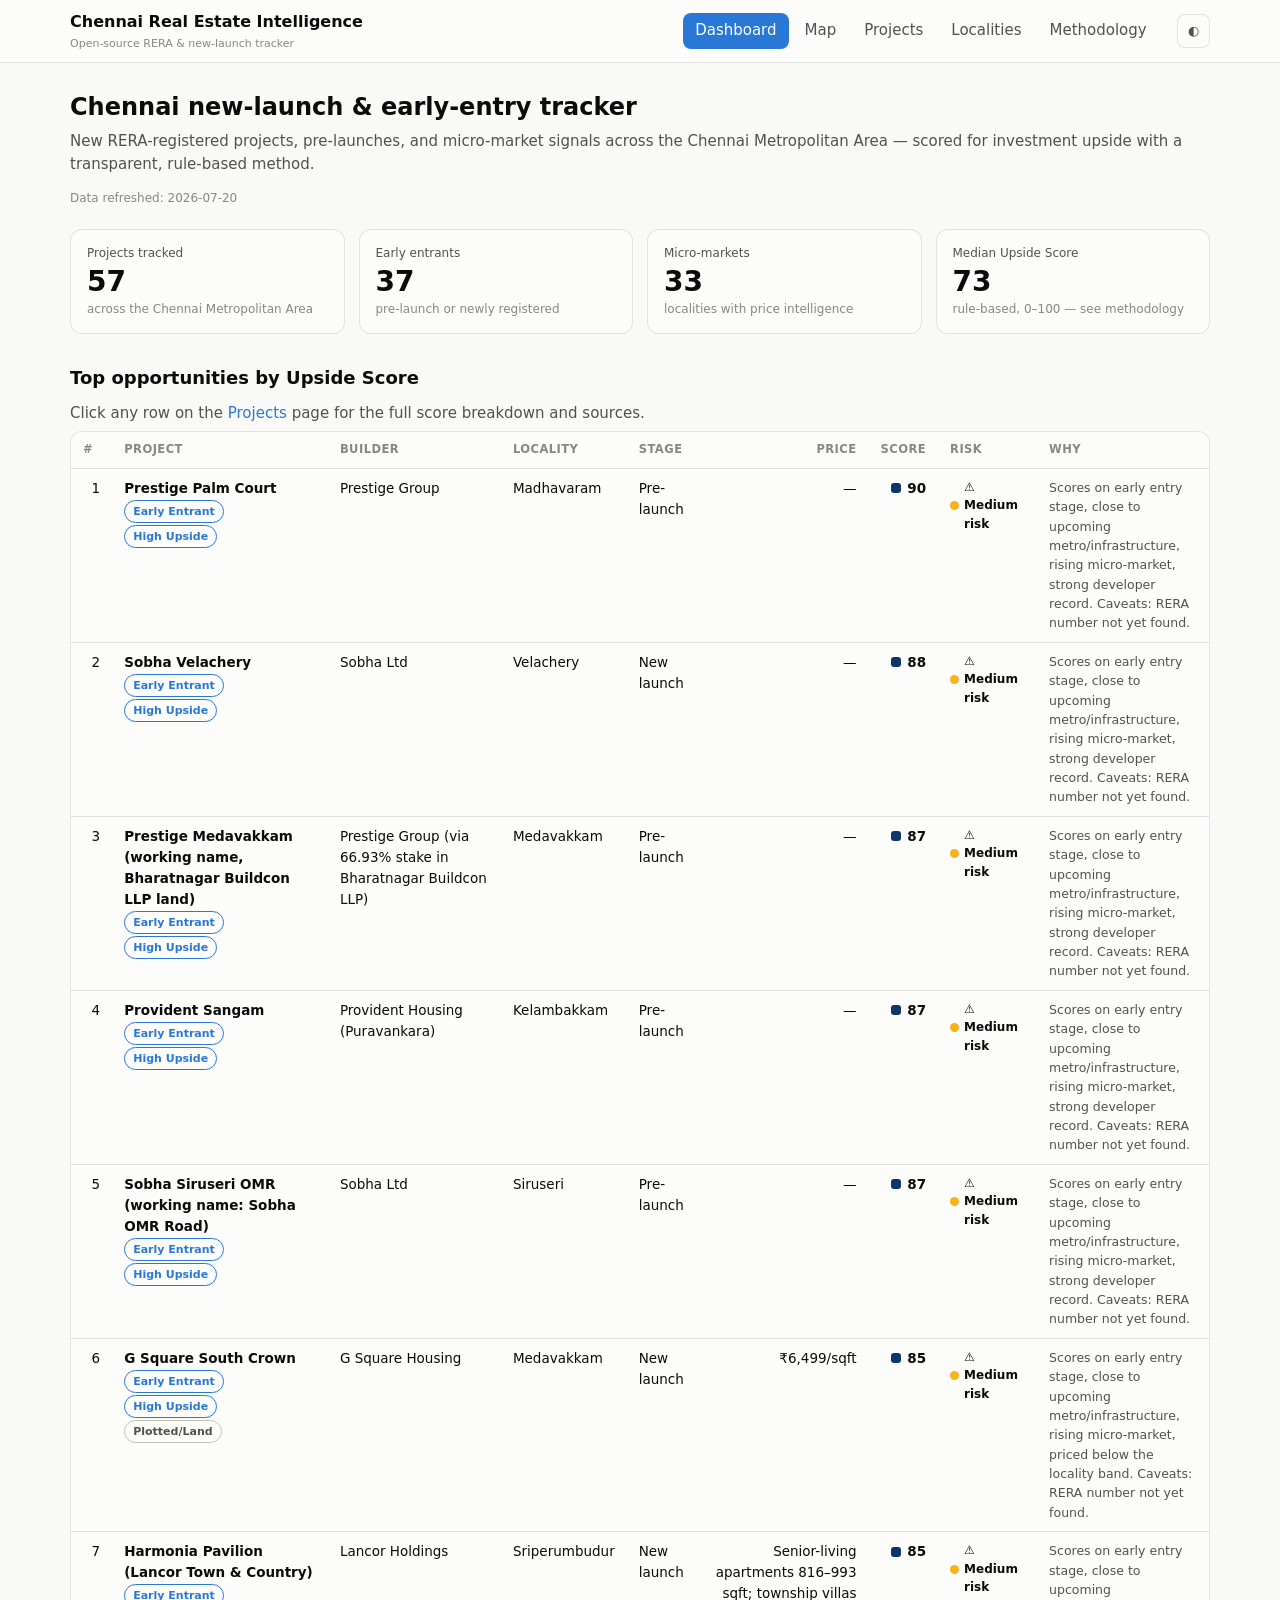
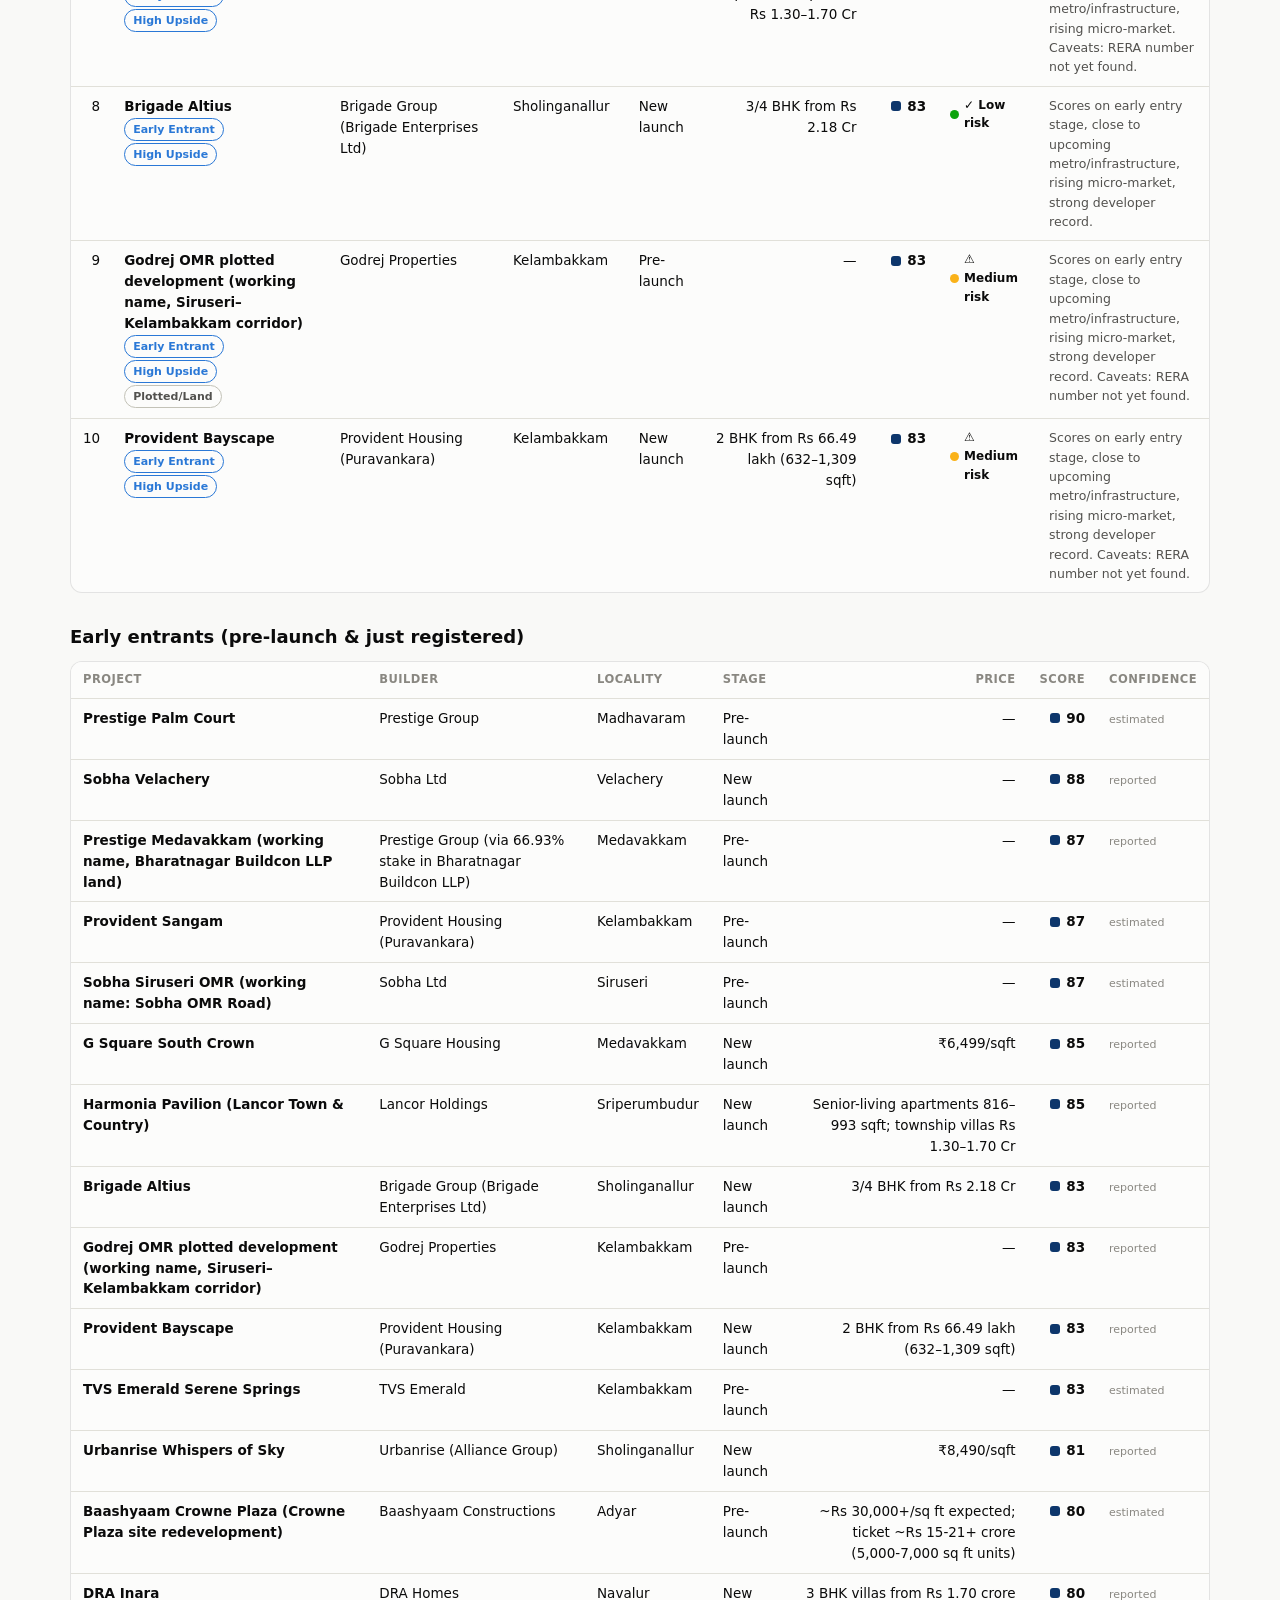
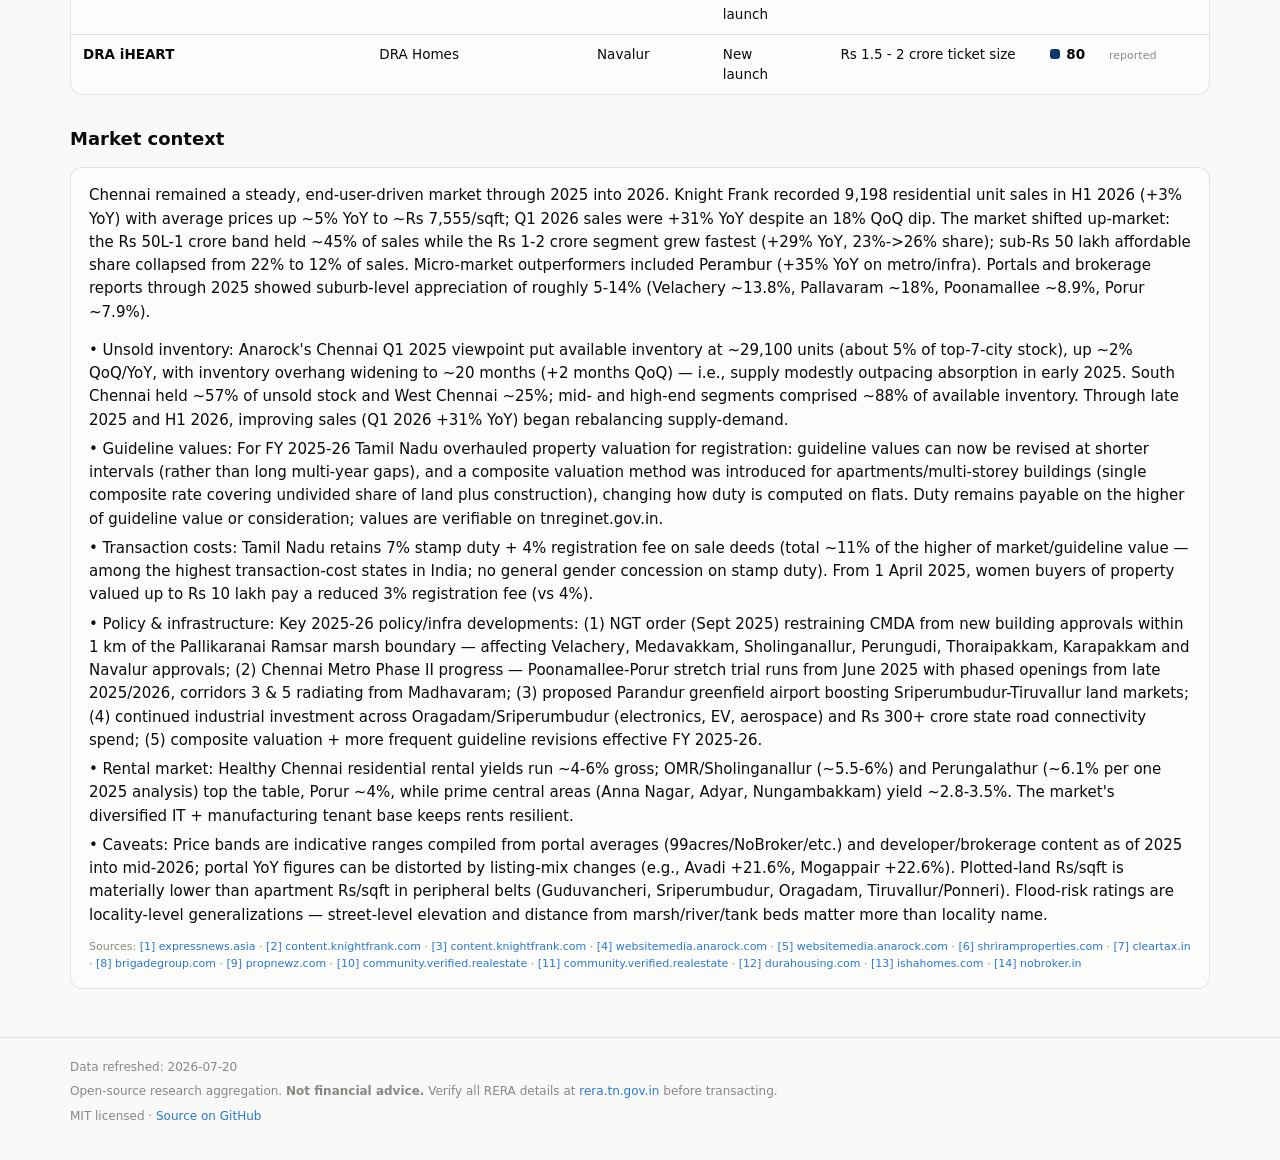
==== docs/index.html @ 8a758a02 "Build Chennai Real Estate Intelligence site with initial data - 57 researched projects (RERA registr" ====
<!DOCTYPE html>
<html lang="en">
<head>
<meta charset="utf-8">
<meta name="viewport" content="width=device-width, initial-scale=1">
<link rel="icon" href="data:image/svg+xml,<svg xmlns=%22http://www.w3.org/2000/svg%22 viewBox=%220 0 100 100%22><text y=%22.9em%22 font-size=%2290%22>🏙️</text></svg>">
<title>Chennai Real Estate Intelligence</title>
<meta name="description" content="Open-source tracker of new RERA-registered projects, launches, and early-entry real estate opportunities in Chennai.">
<link rel="stylesheet" href="assets/style.css">
</head>
<body>
<header class="site"><div class="wrap">
  <div class="brand">Chennai Real Estate Intelligence<small>Open-source RERA &amp; new-launch tracker</small></div>
  <nav class="main">
    <a href="index.html" class="active">Dashboard</a>
    <a href="map.html">Map</a>
    <a href="projects.html">Projects</a>
    <a href="localities.html">Localities</a>
    <a href="methodology.html">Methodology</a>
  </nav>
  <button class="theme-toggle" title="Toggle light/dark">◐</button>
</div></header>

<main class="wrap">
  <h1>Chennai new-launch &amp; early-entry tracker</h1>
  <p class="sub">New RERA-registered projects, pre-launches, and micro-market signals across the Chennai Metropolitan Area — scored for investment upside with a transparent, rule-based method.</p>
  <p class="refreshed"></p>

  <div class="tiles" id="tiles"></div>

  <h2>Top opportunities by Upside Score</h2>
  <p class="sub">Click any row on the <a href="projects.html">Projects</a> page for the full score breakdown and sources.</p>
  <div class="table-scroll"><table id="topTable">
    <thead><tr>
      <th>#</th><th>Project</th><th>Builder</th><th>Locality</th><th>Stage</th>
      <th class="num">Price</th><th class="num">Score</th><th>Risk</th><th>Why</th>
    </tr></thead>
    <tbody></tbody>
  </table></div>

  <h2>Early entrants (pre-launch &amp; just registered)</h2>
  <div class="table-scroll"><table id="earlyTable">
    <thead><tr>
      <th>Project</th><th>Builder</th><th>Locality</th><th>Stage</th>
      <th class="num">Price</th><th class="num">Score</th><th>Confidence</th>
    </tr></thead>
    <tbody></tbody>
  </table></div>

  <h2>Market context</h2>
  <div class="card" id="marketContext"></div>
</main>

<footer class="site"><div class="wrap">
  <span class="refreshed"></span>
  <span>Open-source research aggregation. <strong>Not financial advice.</strong> Verify all RERA details at <a href="https://rera.tn.gov.in" target="_blank" rel="noopener">rera.tn.gov.in</a> before transacting.</span>
  <span>MIT licensed · <a href="https://github.com/SnuggieMsk/rstate" target="_blank" rel="noopener">Source on GitHub</a></span>
</div></footer>

<script src="assets/app.js"></script>
<script>
CRI.initTheme();
CRI.loadAll().then(({ projects, localities, meta }) => {
  CRI.setRefreshed(meta);
  const active = projects.filter(p => p.status !== 'withdrawn');
  const early = active.filter(p => (p.tags || []).includes('Early Entrant'));
  const yearAgoQ = meta.new_this_refresh != null ? meta.new_this_refresh : null;
  const scored = active.filter(p => p.upside_score != null);
  const sortedScores = scored.map(p => p.upside_score).sort((a, b) => a - b);
  const avg = sortedScores.length ? sortedScores[Math.floor(sortedScores.length / 2)] : null;

  document.getElementById('tiles').innerHTML = [
    ['Projects tracked', active.length, 'across the Chennai Metropolitan Area'],
    ['Early entrants', early.length, 'pre-launch or newly registered'],
    ['Micro-markets', localities.length, 'localities with price intelligence'],
    ['Median Upside Score', avg == null ? '—' : avg, 'rule-based, 0–100 — see methodology'],
  ].map(([k, v, s]) => `<div class="tile"><div class="k">${k}</div><div class="v">${v}</div><div class="s">${s}</div></div>`).join('');

  const top = [...scored].sort((a, b) => b.upside_score - a.upside_score).slice(0, 10);
  document.querySelector('#topTable tbody').innerHTML = top.map((p, i) =>
    `<tr><td class="num">${i + 1}</td>
     <td><strong>${p.name}</strong><br>${CRI.tagsHTML(p.tags)}</td>
     <td>${p.promoter || '—'}</td><td>${p.locality}</td><td>${CRI.stageLabel(p.stage)}</td>
     <td class="num">${CRI.priceHTML(p)}</td>
     <td class="num">${CRI.scoreHTML(p.upside_score)}</td>
     <td>${CRI.riskHTML(p.risk)}</td>
     <td style="max-width:260px;font-size:12.5px;color:var(--text-secondary)">${p.score_rationale || ''}</td></tr>`
  ).join('');

  const earlySorted = [...early].sort((a, b) => (b.upside_score || 0) - (a.upside_score || 0)).slice(0, 15);
  document.querySelector('#earlyTable tbody').innerHTML = earlySorted.map(p =>
    `<tr><td><strong>${p.name}</strong></td><td>${p.promoter || '—'}</td><td>${p.locality}</td>
     <td>${CRI.stageLabel(p.stage)}</td><td class="num">${CRI.priceHTML(p)}</td>
     <td class="num">${CRI.scoreHTML(p.upside_score)}</td><td>${CRI.confHTML(p.data_confidence)}</td></tr>`
  ).join('');

  const mc = meta.market_context || {};
  document.getElementById('marketContext').innerHTML =
    (mc.summary ? `<p style="margin-top:0">${mc.summary}</p>` : '') +
    (mc.points || []).map(pt => `<p style="margin:6px 0">• ${pt}</p>`).join('') +
    (mc.sources && mc.sources.length ? `<p class="conf" style="margin-bottom:0">Sources: ${CRI.sourcesHTML(mc.sources)}</p>` : '');
}).catch(e => {
  document.getElementById('tiles').innerHTML = '<div class="card">Could not load data files: ' + e.message + '</div>';
});
</script>
</body>
</html>
---- docs/assets/style.css ----
/* Chennai Real Estate Intelligence — shared styles */
:root {
  color-scheme: light;
  --page: #f9f9f7;
  --surface-1: #fcfcfb;
  --text-primary: #0b0b0b;
  --text-secondary: #52514e;
  --text-muted: #898781;
  --grid: #e1e0d9;
  --baseline: #c3c2b7;
  --border: rgba(11, 11, 11, 0.10);
  --accent: #2a78d6;
  --accent-strong: #1c5cab;
  /* Upside Score ordinal ramp (sequential blue, steps 250/400/550/700) */
  --score-1: #86b6ef;
  --score-2: #3987e5;
  --score-3: #1c5cab;
  --score-4: #0d366b;
  /* Status (risk) — reserved, never themed */
  --status-good: #0ca30c;
  --status-warning: #fab219;
  --status-serious: #ec835a;
  --status-critical: #d03b3b;
  --success-text: #006300;
}
@media (prefers-color-scheme: dark) {
  :root:where(:not([data-theme="light"])) {
    color-scheme: dark;
    --page: #0d0d0d;
    --surface-1: #1a1a19;
    --text-primary: #ffffff;
    --text-secondary: #c3c2b7;
    --text-muted: #898781;
    --grid: #2c2c2a;
    --baseline: #383835;
    --border: rgba(255, 255, 255, 0.10);
    --accent: #3987e5;
    --accent-strong: #86b6ef;
    --score-1: #86b6ef;
    --score-2: #3987e5;
    --score-3: #256abf;
    --score-4: #184f95;
    --success-text: #0ca30c;
  }
}
:root[data-theme="dark"] {
  color-scheme: dark;
  --page: #0d0d0d;
  --surface-1: #1a1a19;
  --text-primary: #ffffff;
  --text-secondary: #c3c2b7;
  --text-muted: #898781;
  --grid: #2c2c2a;
  --baseline: #383835;
  --border: rgba(255, 255, 255, 0.10);
  --accent: #3987e5;
  --accent-strong: #86b6ef;
  --score-1: #86b6ef;
  --score-2: #3987e5;
  --score-3: #256abf;
  --score-4: #184f95;
  --success-text: #0ca30c;
}

* { box-sizing: border-box; }
html, body { margin: 0; padding: 0; }
body {
  background: var(--page);
  color: var(--text-primary);
  font-family: system-ui, -apple-system, "Segoe UI", sans-serif;
  font-size: 15px;
  line-height: 1.55;
}
a { color: var(--accent); text-decoration: none; }
a:hover { text-decoration: underline; }

.wrap { max-width: 1180px; margin: 0 auto; padding: 0 20px; }

/* Header / nav */
header.site {
  border-bottom: 1px solid var(--border);
  background: var(--surface-1);
  position: sticky; top: 0; z-index: 1100;
}
header.site .wrap {
  display: flex; align-items: center; gap: 18px; flex-wrap: wrap;
  padding-top: 10px; padding-bottom: 10px;
}
.brand { font-weight: 700; font-size: 16px; color: var(--text-primary); }
.brand small { display: block; font-weight: 400; font-size: 11px; color: var(--text-muted); }
nav.main { display: flex; gap: 4px; flex-wrap: wrap; margin-left: auto; }
nav.main a {
  padding: 6px 12px; border-radius: 8px; color: var(--text-secondary); font-weight: 500;
}
nav.main a:hover { background: var(--page); text-decoration: none; color: var(--text-primary); }
nav.main a.active { background: var(--accent); color: #fff; }
.theme-toggle {
  border: 1px solid var(--border); background: var(--surface-1); color: var(--text-secondary);
  border-radius: 8px; padding: 6px 10px; cursor: pointer; font: inherit; font-size: 13px;
}

.refreshed { font-size: 12px; color: var(--text-muted); }

/* Stat tiles */
.tiles { display: grid; grid-template-columns: repeat(auto-fit, minmax(170px, 1fr)); gap: 14px; margin: 22px 0; }
.tile {
  background: var(--surface-1); border: 1px solid var(--border); border-radius: 12px;
  padding: 14px 16px;
}
.tile .k { font-size: 12px; color: var(--text-secondary); }
.tile .v { font-size: 28px; font-weight: 700; line-height: 1.2; margin-top: 2px; }
.tile .s { font-size: 12px; color: var(--text-muted); margin-top: 2px; }

h1 { font-size: 24px; margin: 26px 0 4px; }
h2 { font-size: 18px; margin: 30px 0 10px; }
.sub { color: var(--text-secondary); margin: 0 0 6px; }

/* Cards & sections */
.card {
  background: var(--surface-1); border: 1px solid var(--border); border-radius: 12px;
  padding: 16px 18px; margin: 14px 0;
}

/* Filters */
.filters { display: flex; gap: 10px; flex-wrap: wrap; align-items: center; margin: 14px 0; }
.filters select, .filters input[type="search"] {
  background: var(--surface-1); color: var(--text-primary); border: 1px solid var(--baseline);
  border-radius: 8px; padding: 7px 10px; font: inherit; font-size: 13px;
}
.filters label { font-size: 12px; color: var(--text-secondary); }
.filters .count { margin-left: auto; font-size: 12px; color: var(--text-muted); }

/* Tables */
.table-scroll { overflow-x: auto; border: 1px solid var(--border); border-radius: 12px; background: var(--surface-1); }
table { border-collapse: collapse; width: 100%; font-size: 13.5px; }
th, td { text-align: left; padding: 9px 12px; border-bottom: 1px solid var(--grid); vertical-align: top; }
th {
  font-size: 11.5px; text-transform: uppercase; letter-spacing: 0.04em;
  color: var(--text-muted); background: var(--surface-1); position: sticky; top: 0;
  cursor: pointer; user-select: none; white-space: nowrap;
}
th .dir { color: var(--accent); }
tr:last-child td { border-bottom: none; }
tbody tr:hover { background: color-mix(in oklab, var(--accent) 6%, transparent); }
td.num, th.num { text-align: right; font-variant-numeric: tabular-nums; }

/* Score pill — colored dot + plain-ink number (text never wears series color) */
.score { display: inline-flex; align-items: center; gap: 6px; font-variant-numeric: tabular-nums; font-weight: 600; }
.score i { width: 10px; height: 10px; border-radius: 3px; display: inline-block; flex: none; }
.score-band-1 i { background: var(--score-1); }
.score-band-2 i { background: var(--score-2); }
.score-band-3 i { background: var(--score-3); }
.score-band-4 i { background: var(--score-4); }

/* Risk badge — icon + label, never color alone */
.risk { display: inline-flex; align-items: center; gap: 5px; font-size: 12px; font-weight: 600; }
.risk i { width: 9px; height: 9px; border-radius: 50%; display: inline-block; flex: none; }
.risk-Low i { background: var(--status-good); }
.risk-Medium i { background: var(--status-warning); }
.risk-High i { background: var(--status-critical); }

/* Tags */
.tag {
  display: inline-block; font-size: 11px; font-weight: 600; padding: 2px 8px;
  border: 1px solid var(--baseline); border-radius: 999px; color: var(--text-secondary);
  margin: 1px 3px 1px 0; white-space: nowrap;
}
.tag.hot { border-color: var(--accent); color: var(--accent); }

.conf { font-size: 11px; color: var(--text-muted); }

/* Score breakdown bars */
.bd { margin: 4px 0; }
.bd .row { display: flex; align-items: center; gap: 8px; font-size: 12px; margin: 3px 0; }
.bd .lbl { width: 150px; color: var(--text-secondary); flex: none; }
.bd .bar { flex: 1; height: 8px; background: var(--grid); border-radius: 4px; overflow: hidden; }
.bd .bar > span { display: block; height: 100%; background: var(--accent); border-radius: 4px; }
.bd .val { width: 34px; text-align: right; font-variant-numeric: tabular-nums; color: var(--text-secondary); }

/* Map page */
#map { position: fixed; inset: 57px 0 0 0; }
.map-legend {
  position: absolute; z-index: 1000; right: 12px; bottom: 24px;
  background: var(--surface-1); border: 1px solid var(--border); border-radius: 10px;
  padding: 10px 12px; font-size: 12px; max-width: 230px;
}
.map-legend .row { display: flex; align-items: center; gap: 7px; margin: 3px 0; }
.map-legend i { width: 12px; height: 12px; border-radius: 50%; display: inline-block; border: 2px solid #fff; box-shadow: 0 0 0 1px rgba(0,0,0,.25); flex: none; }
.map-controls {
  position: absolute; z-index: 1000; left: 12px; top: 70px;
  background: var(--surface-1); border: 1px solid var(--border); border-radius: 10px;
  padding: 10px 12px; font-size: 12.5px;
}
.map-controls label { display: block; margin: 3px 0; cursor: pointer; }
.leaflet-popup-content { font: 13px/1.5 system-ui, -apple-system, "Segoe UI", sans-serif; }
.pop h3 { margin: 0 0 2px; font-size: 14.5px; }
.pop .meta { color: #52514e; font-size: 12px; margin-bottom: 6px; }
.pop table { font-size: 12px; }
.pop td { padding: 2px 6px 2px 0; border: none; }

/* Locality cards */
.loc-grid { display: grid; grid-template-columns: repeat(auto-fill, minmax(320px, 1fr)); gap: 14px; }
.loc-card .tag { white-space: normal; }
.loc-card h3 { margin: 0; font-size: 15.5px; }
.loc-card .price { font-size: 20px; font-weight: 700; margin: 4px 0 2px; font-variant-numeric: tabular-nums; }
.loc-card .trend { font-size: 12px; font-weight: 600; }
.trend-rising-fast, .trend-rising { color: var(--success-text); }
.trend-stable { color: var(--text-secondary); }
.trend-soft { color: var(--status-critical); }

footer.site {
  margin-top: 48px; padding: 20px 0 34px; border-top: 1px solid var(--border);
  font-size: 12px; color: var(--text-muted);
}
footer.site .wrap { display: flex; flex-direction: column; gap: 6px; }

@media (max-width: 640px) {
  .bd .lbl { width: 110px; }
  #map { inset: 96px 0 0 0; }
}
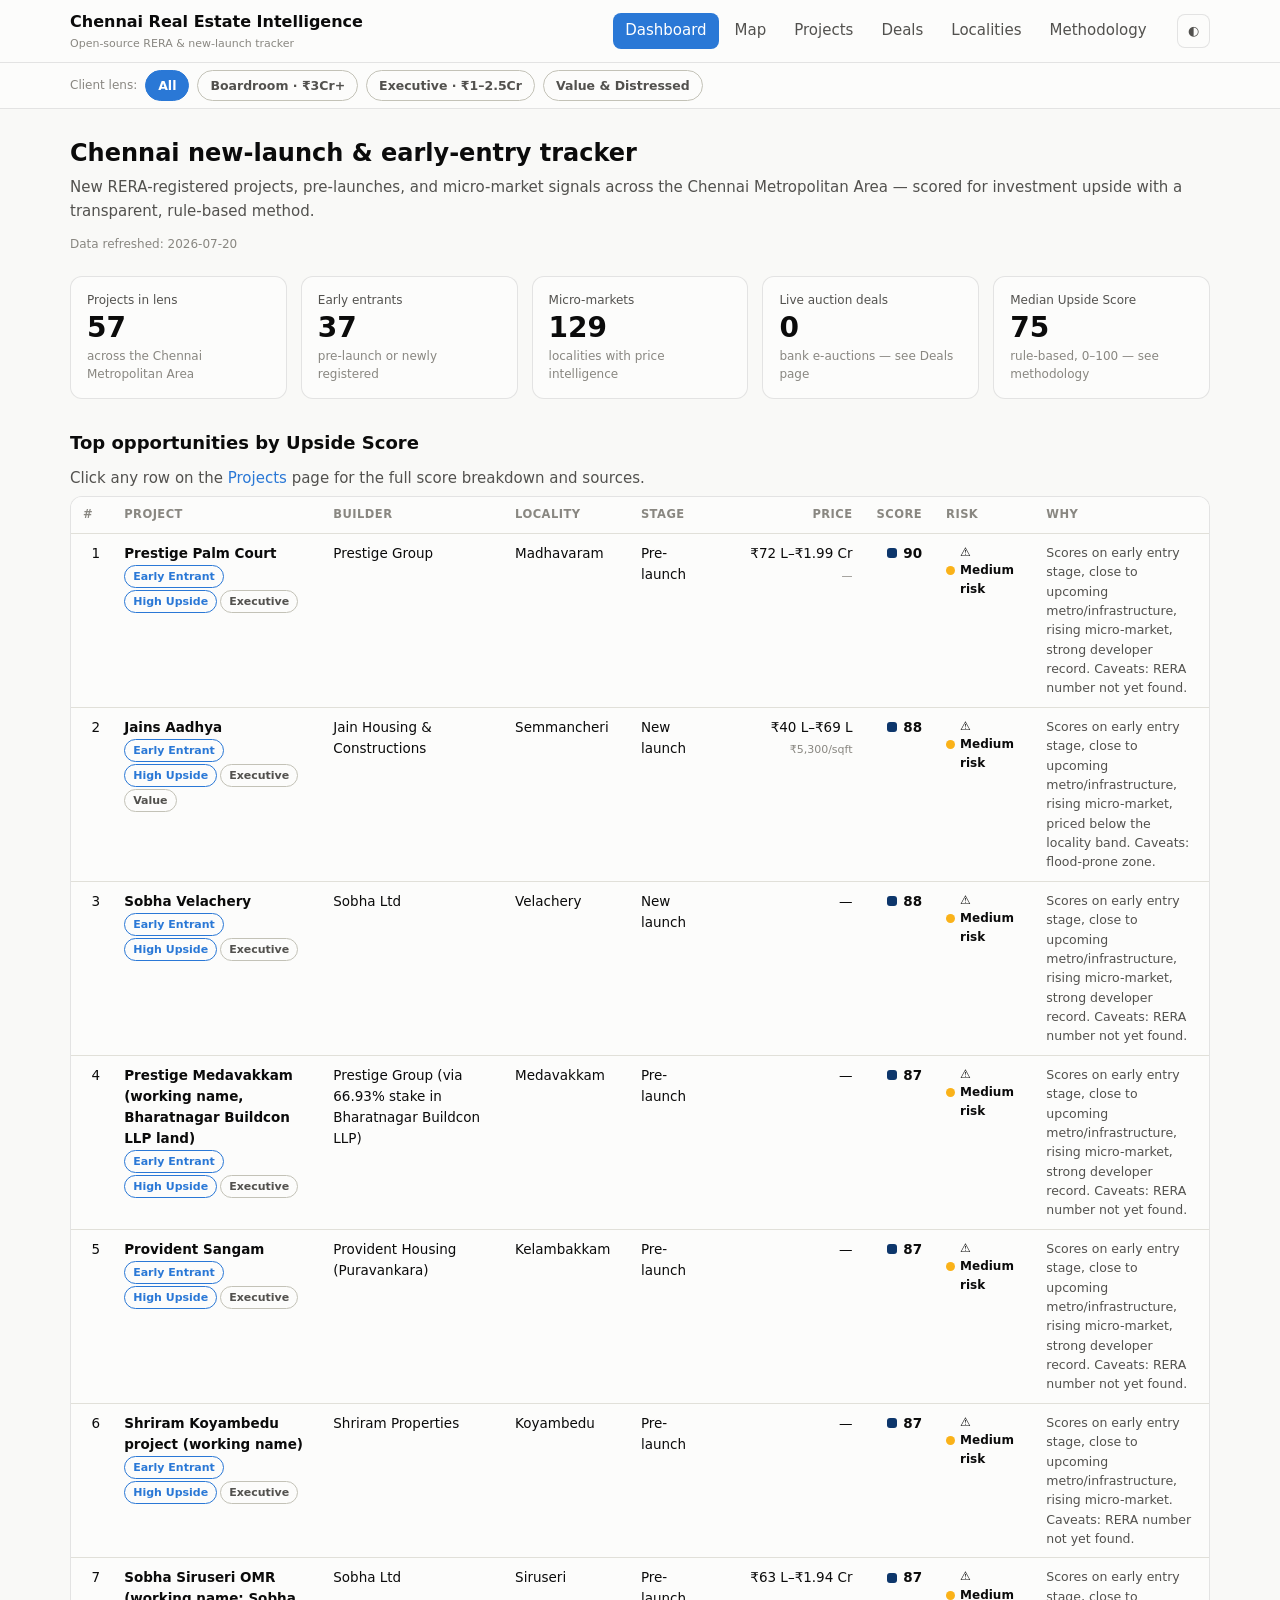
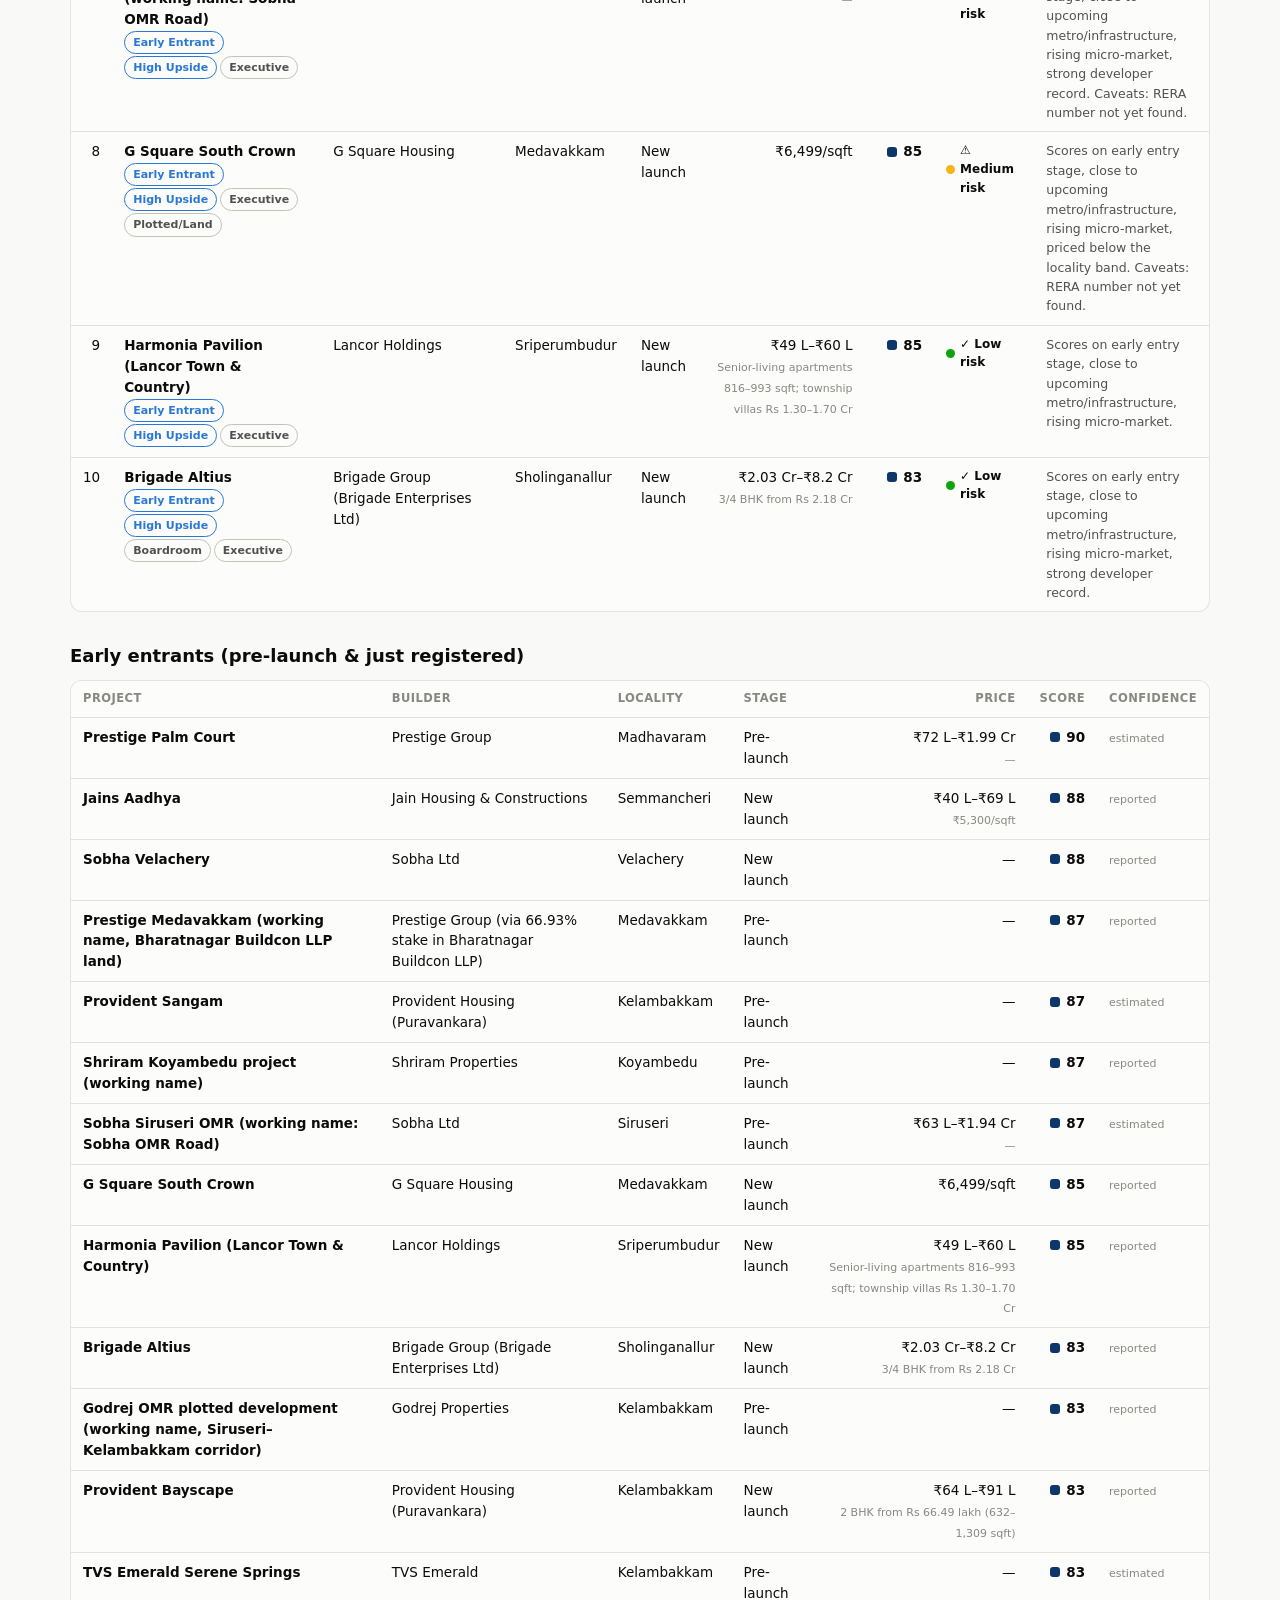
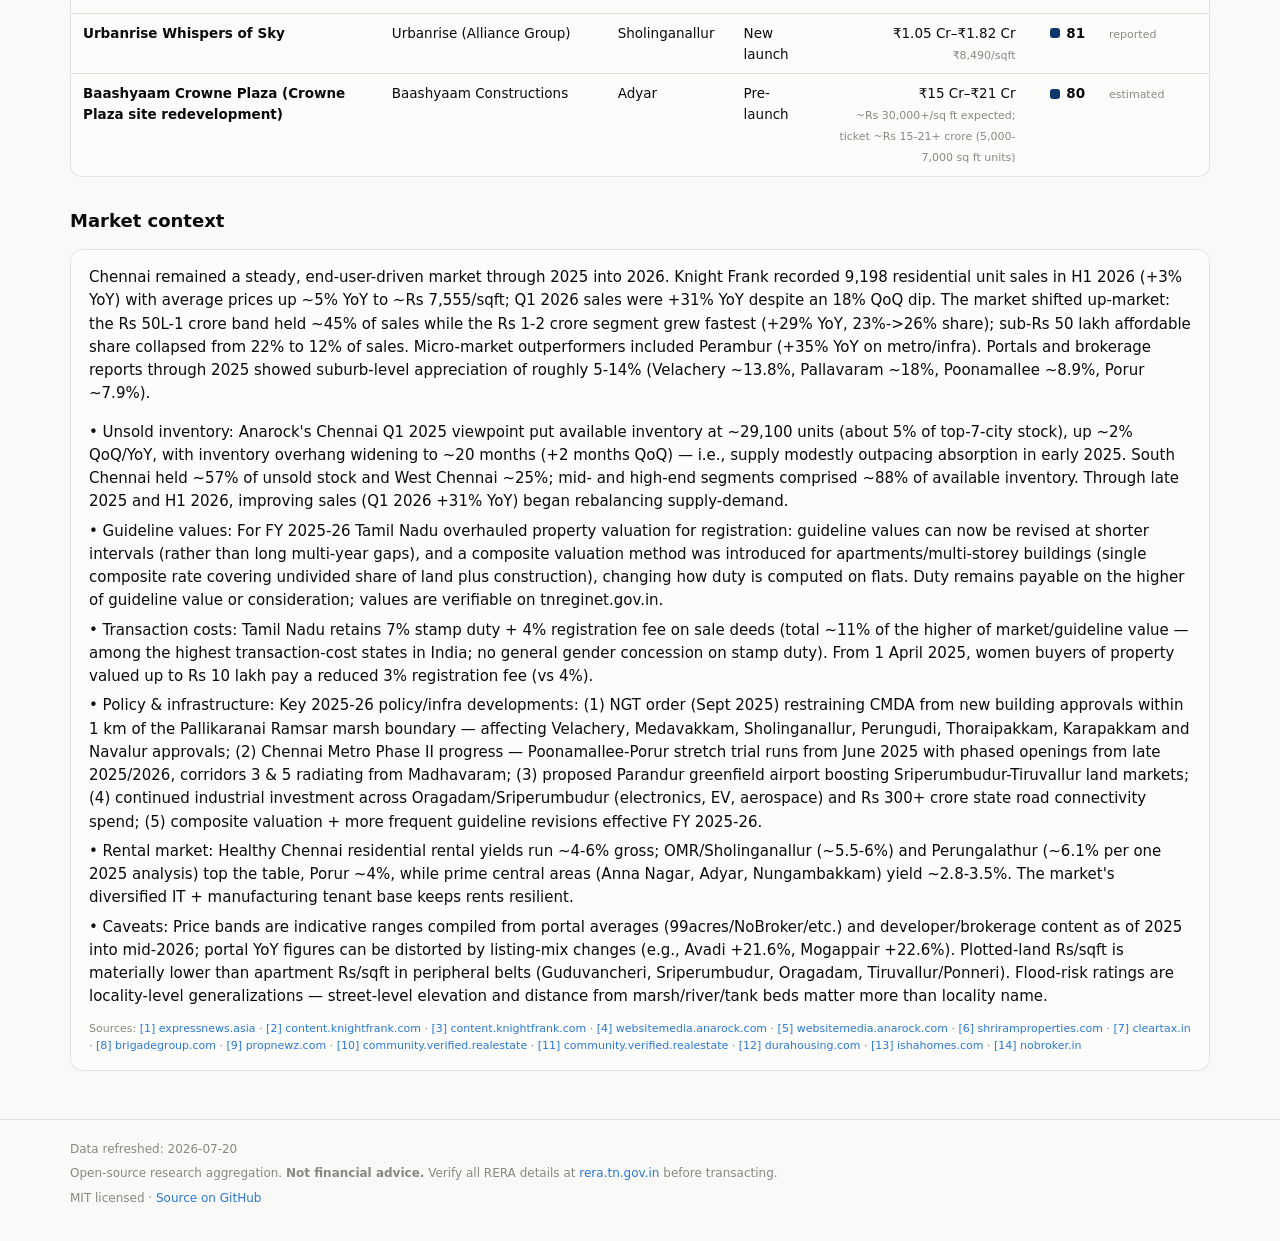
==== commit 0c696b74: "Add buyer-persona lens, city-wide localities, and deals pipeline - Three client-lens personas (Board" ====
--- a/docs/index.html
+++ b/docs/index.html
@@ -15,6 +15,7 @@
     <a href="index.html" class="active">Dashboard</a>
     <a href="map.html">Map</a>
     <a href="projects.html">Projects</a>
+    <a href="deals.html">Deals</a>
     <a href="localities.html">Localities</a>
     <a href="methodology.html">Methodology</a>
   </nav>
@@ -60,20 +61,29 @@
 <script src="assets/app.js"></script>
 <script>
 CRI.initTheme();
-CRI.loadAll().then(({ projects, localities, meta }) => {
-  CRI.setRefreshed(meta);
-  const active = projects.filter(p => p.status !== 'withdrawn');
+let DATA = null;
+
+function priceCell(p) {
+  const t = CRI.ticketHTML(p);
+  return t ? t + '<br><span class="conf">' + CRI.priceHTML(p) + '</span>' : CRI.priceHTML(p);
+}
+
+function render() {
+  const { projects, localities, distressed, meta } = DATA;
+  const active = projects.filter(p => p.status !== 'withdrawn' && CRI.matchesPersona(p));
   const early = active.filter(p => (p.tags || []).includes('Early Entrant'));
-  const yearAgoQ = meta.new_this_refresh != null ? meta.new_this_refresh : null;
   const scored = active.filter(p => p.upside_score != null);
   const sortedScores = scored.map(p => p.upside_score).sort((a, b) => a - b);
-  const avg = sortedScores.length ? sortedScores[Math.floor(sortedScores.length / 2)] : null;
+  const med = sortedScores.length ? sortedScores[Math.floor(sortedScores.length / 2)] : null;
+  const upcomingDeals = distressed.filter(d => d.record_type === 'auction' &&
+    (!d.auction_date || d.auction_date >= new Date().toISOString().slice(0, 10))).length;
 
   document.getElementById('tiles').innerHTML = [
-    ['Projects tracked', active.length, 'across the Chennai Metropolitan Area'],
+    ['Projects in lens', active.length, CRI.persona() === 'all' ? 'across the Chennai Metropolitan Area' : 'matching the selected client lens'],
     ['Early entrants', early.length, 'pre-launch or newly registered'],
     ['Micro-markets', localities.length, 'localities with price intelligence'],
-    ['Median Upside Score', avg == null ? '—' : avg, 'rule-based, 0–100 — see methodology'],
+    ['Live auction deals', upcomingDeals, 'bank e-auctions — see Deals page'],
+    ['Median Upside Score', med == null ? '—' : med, 'rule-based, 0–100 — see methodology'],
   ].map(([k, v, s]) => `<div class="tile"><div class="k">${k}</div><div class="v">${v}</div><div class="s">${s}</div></div>`).join('');
 
   const top = [...scored].sort((a, b) => b.upside_score - a.upside_score).slice(0, 10);
@@ -81,24 +91,31 @@
     `<tr><td class="num">${i + 1}</td>
      <td><strong>${p.name}</strong><br>${CRI.tagsHTML(p.tags)}</td>
      <td>${p.promoter || '—'}</td><td>${p.locality}</td><td>${CRI.stageLabel(p.stage)}</td>
-     <td class="num">${CRI.priceHTML(p)}</td>
+     <td class="num">${priceCell(p)}</td>
      <td class="num">${CRI.scoreHTML(p.upside_score)}</td>
      <td>${CRI.riskHTML(p.risk)}</td>
      <td style="max-width:260px;font-size:12.5px;color:var(--text-secondary)">${p.score_rationale || ''}</td></tr>`
-  ).join('');
+  ).join('') || '<tr><td colspan="9" class="conf">No projects match this lens yet.</td></tr>';
 
   const earlySorted = [...early].sort((a, b) => (b.upside_score || 0) - (a.upside_score || 0)).slice(0, 15);
   document.querySelector('#earlyTable tbody').innerHTML = earlySorted.map(p =>
     `<tr><td><strong>${p.name}</strong></td><td>${p.promoter || '—'}</td><td>${p.locality}</td>
-     <td>${CRI.stageLabel(p.stage)}</td><td class="num">${CRI.priceHTML(p)}</td>
+     <td>${CRI.stageLabel(p.stage)}</td><td class="num">${priceCell(p)}</td>
      <td class="num">${CRI.scoreHTML(p.upside_score)}</td><td>${CRI.confHTML(p.data_confidence)}</td></tr>`
-  ).join('');
+  ).join('') || '<tr><td colspan="7" class="conf">No early entrants in this lens.</td></tr>';
 
   const mc = meta.market_context || {};
   document.getElementById('marketContext').innerHTML =
     (mc.summary ? `<p style="margin-top:0">${mc.summary}</p>` : '') +
     (mc.points || []).map(pt => `<p style="margin:6px 0">• ${pt}</p>`).join('') +
     (mc.sources && mc.sources.length ? `<p class="conf" style="margin-bottom:0">Sources: ${CRI.sourcesHTML(mc.sources)}</p>` : '');
+}
+
+CRI.initPersonaBar(() => DATA && render());
+CRI.loadAll().then(data => {
+  DATA = data;
+  CRI.setRefreshed(data.meta);
+  render();
 }).catch(e => {
   document.getElementById('tiles').innerHTML = '<div class="card">Could not load data files: ' + e.message + '</div>';
 });
--- a/docs/assets/style.css
+++ b/docs/assets/style.css
@@ -208,6 +208,67 @@
 .trend-stable { color: var(--text-secondary); }
 .trend-soft { color: var(--status-critical); }
 
+/* Persona lens bar */
+.persona-bar { background: var(--surface-1); border-bottom: 1px solid var(--border); }
+.persona-bar .wrap { display: flex; align-items: center; gap: 8px; padding: 7px 20px; flex-wrap: wrap; }
+.persona-bar .pb-label { font-size: 12px; color: var(--text-muted); }
+.persona-bar button {
+  font: inherit; font-size: 12.5px; font-weight: 600; cursor: pointer;
+  padding: 5px 12px; border-radius: 999px; border: 1px solid var(--baseline);
+  background: var(--surface-1); color: var(--text-secondary);
+}
+.persona-bar button.on { background: var(--accent); border-color: var(--accent); color: #fff; }
+
+/* Tier badges */
+.tier { display: inline-block; font-size: 10.5px; font-weight: 700; letter-spacing: .03em;
+  padding: 2px 8px; border-radius: 999px; text-transform: uppercase; }
+.tier-Prime { background: var(--score-4); color: #fff; }
+.tier-Established { background: var(--score-2); color: #fff; }
+.tier-Growth { background: var(--grid); color: var(--text-primary); }
+.tier-Emerging { background: transparent; border: 1px solid var(--baseline); color: var(--text-secondary); }
+
+/* Deals page */
+.deal-grid { display: grid; grid-template-columns: repeat(auto-fill, minmax(330px, 1fr)); gap: 14px; }
+.deal-card h3 { margin: 0 0 2px; font-size: 15px; }
+.deal-card .reserve { font-size: 21px; font-weight: 700; font-variant-numeric: tabular-nums; }
+.deal-card.expired { opacity: .55; }
+.discount { display: inline-flex; align-items: center; gap: 6px; font-weight: 700; }
+.discount i { width: 10px; height: 10px; border-radius: 3px; background: var(--success-text); display: inline-block; }
+.disc-bar { height: 8px; background: var(--grid); border-radius: 4px; overflow: hidden; margin: 6px 0; }
+.disc-bar > span { display: block; height: 100%; background: var(--success-text); }
+.dd-flag { display: inline-block; font-size: 11px; font-weight: 600; padding: 2px 8px; margin: 1px 3px 1px 0;
+  border-radius: 999px; border: 1px solid var(--status-serious); color: var(--status-serious); }
+.deal-notice { border-left: 3px solid var(--status-warning); padding: 10px 14px; font-size: 12.5px;
+  background: var(--surface-1); border-radius: 0 10px 10px 0; margin: 14px 0; color: var(--text-secondary); }
+
+/* Locality explorer */
+.loc-search { width: 100%; max-width: 380px; }
+
+/* Compare drawer */
+.cmp-bar { position: fixed; left: 0; right: 0; bottom: 0; z-index: 1200;
+  background: var(--surface-1); border-top: 1px solid var(--border);
+  padding: 9px 20px; display: none; align-items: center; gap: 12px; font-size: 13px; }
+.cmp-bar.show { display: flex; }
+.cmp-bar button { font: inherit; font-size: 12.5px; font-weight: 600; cursor: pointer;
+  padding: 6px 14px; border-radius: 8px; border: 1px solid var(--accent);
+  background: var(--accent); color: #fff; }
+.cmp-bar button.ghost { background: transparent; color: var(--accent); }
+.cmp-overlay { position: fixed; inset: 0; z-index: 1300; background: rgba(0,0,0,.45); display: none;
+  align-items: flex-start; justify-content: center; overflow: auto; padding: 30px 12px; }
+.cmp-overlay.show { display: flex; }
+.cmp-sheet { background: var(--page); border-radius: 14px; max-width: 1080px; width: 100%; padding: 22px; }
+.cmp-sheet table { background: var(--surface-1); border-radius: 10px; }
+.cmp-sheet th:first-child, .cmp-sheet td:first-child { color: var(--text-muted); font-size: 12px; width: 150px; }
+
+/* Print brief */
+@media print {
+  header.site, .persona-bar, .filters, footer.site, .theme-toggle, .cmp-bar, .map-controls { display: none !important; }
+  body { background: #fff; color: #000; }
+  .cmp-overlay { position: static; display: block !important; background: none; padding: 0; }
+  .cmp-sheet { box-shadow: none; max-width: none; }
+  a { color: #000; text-decoration: none; }
+}
+
 footer.site {
   margin-top: 48px; padding: 20px 0 34px; border-top: 1px solid var(--border);
   font-size: 12px; color: var(--text-muted);
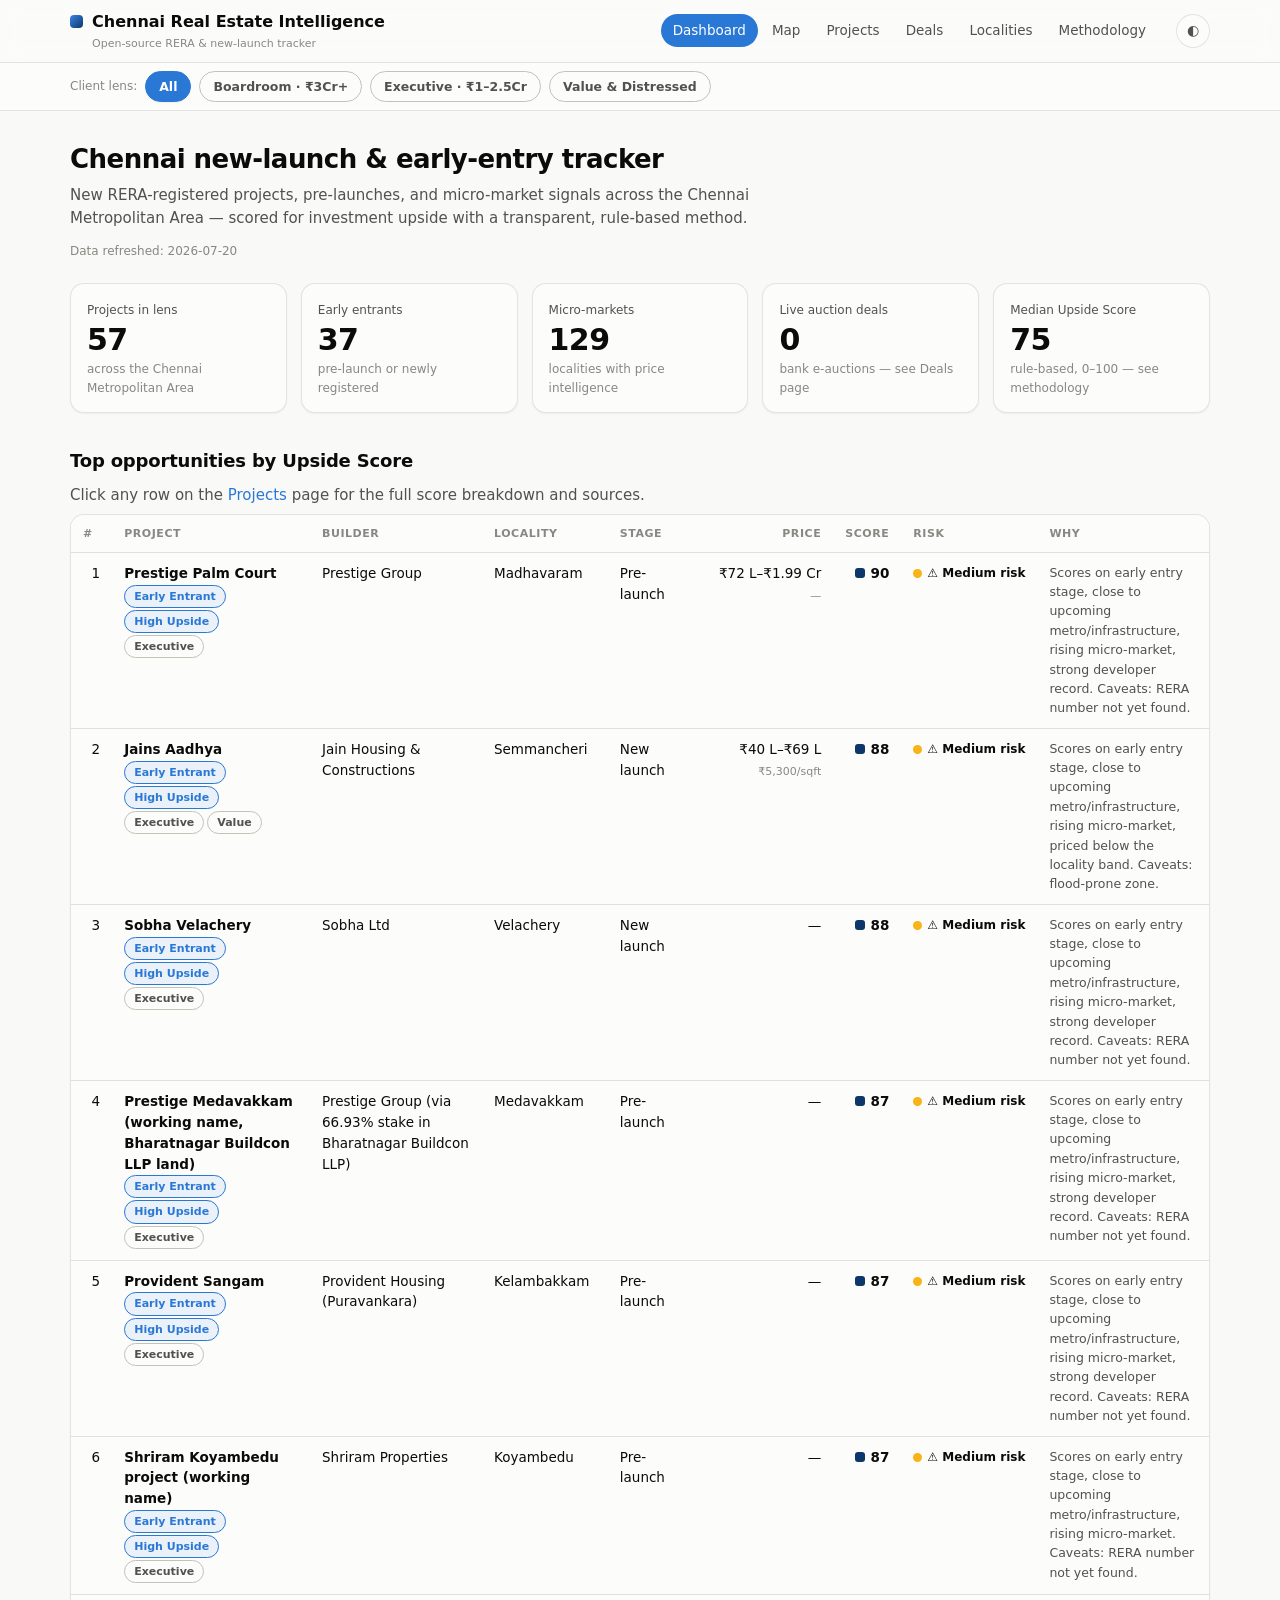
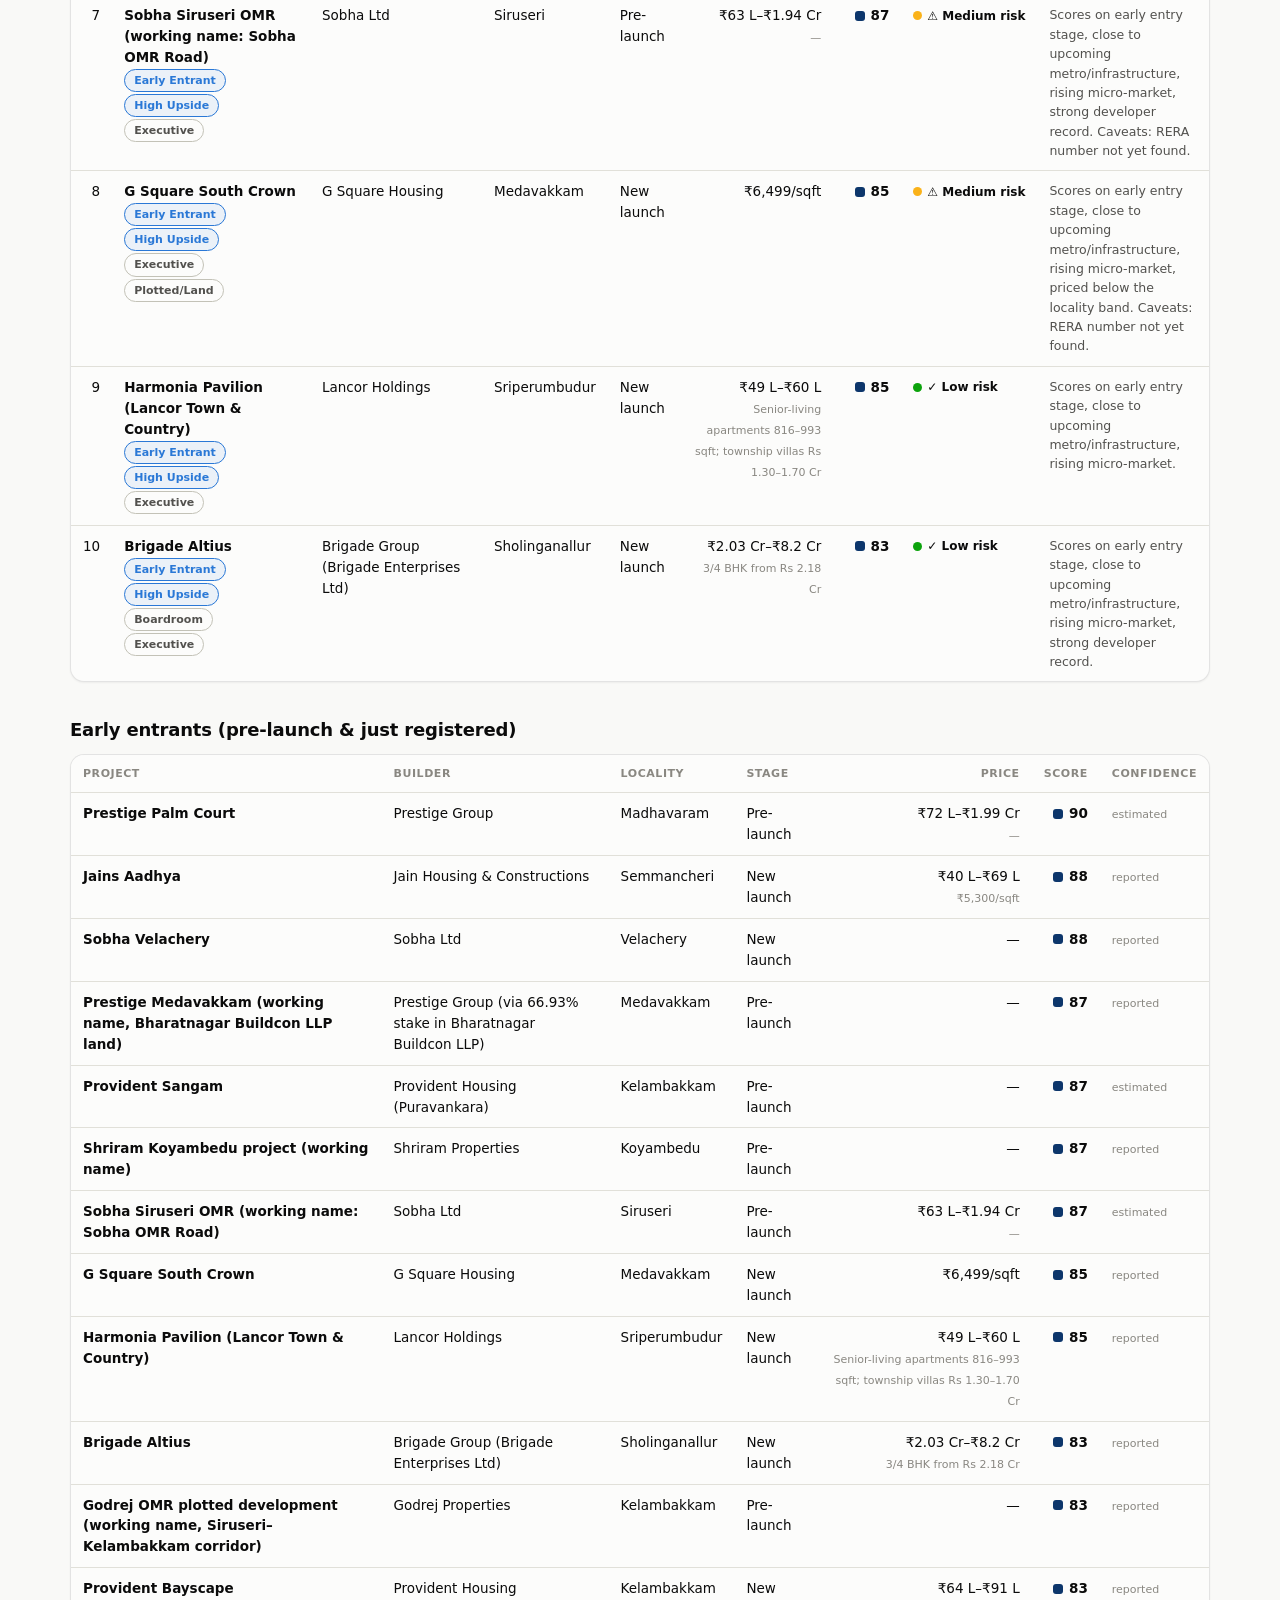
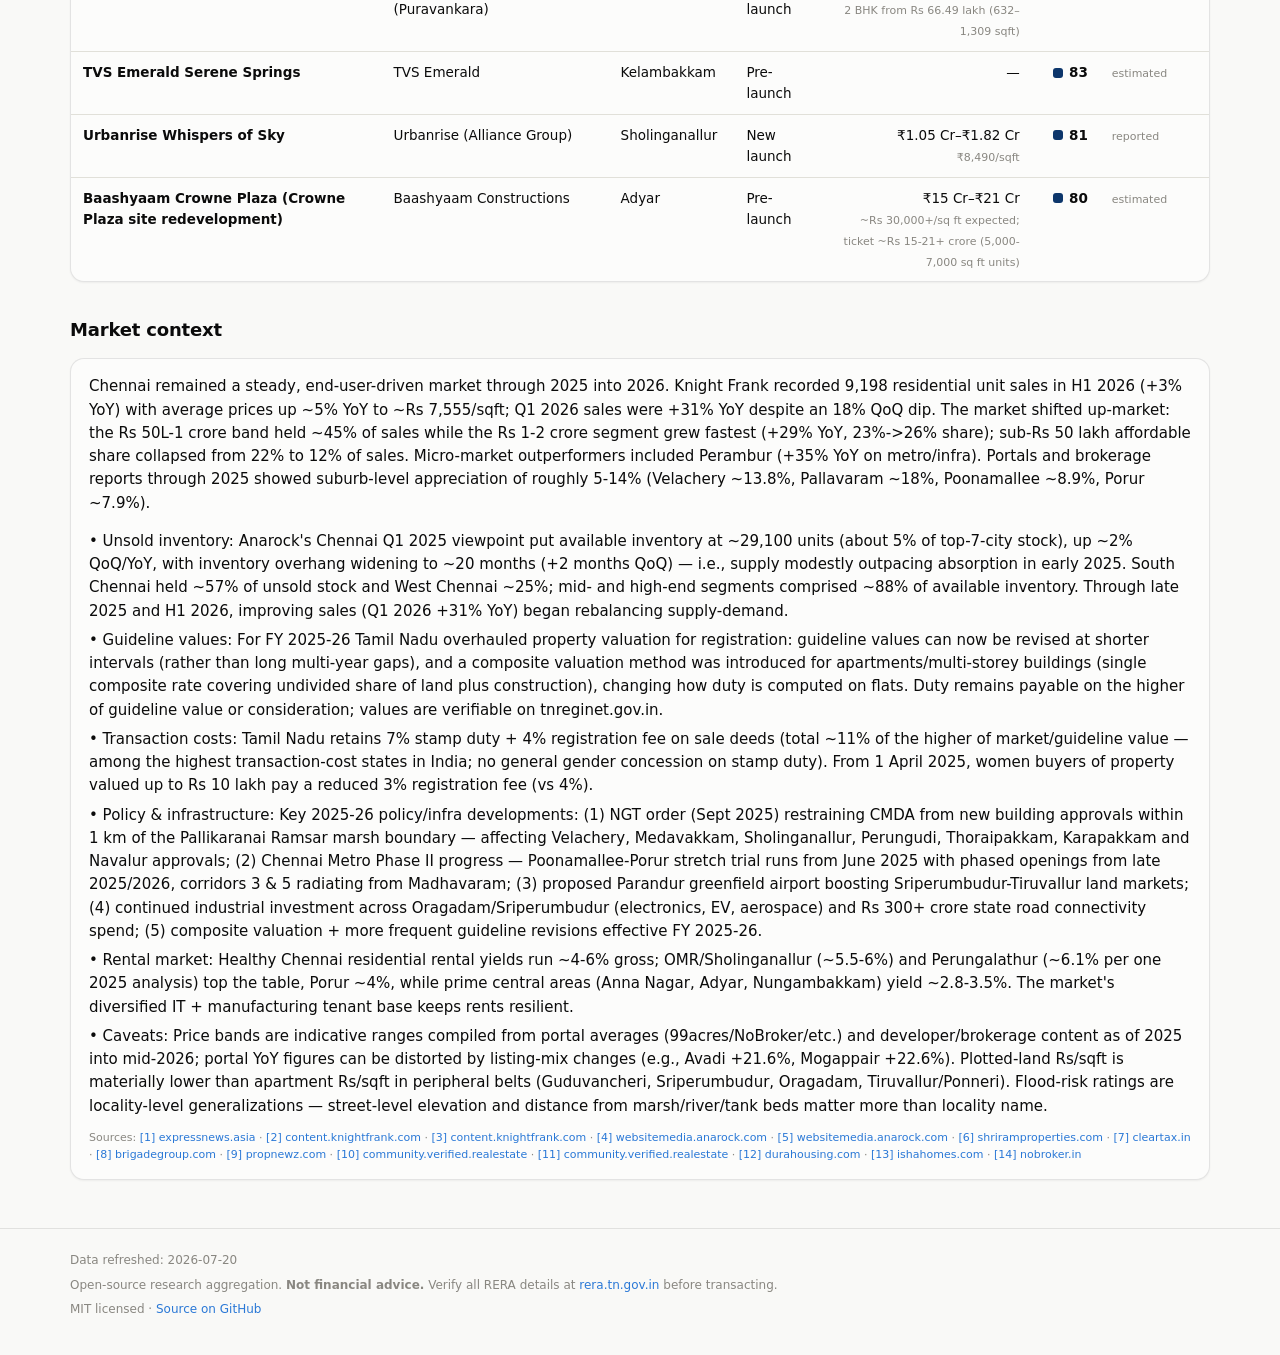
==== commit e53f0fb2: "Polish UI into a coherent design system; fix zone taxonomy bugs Data fixes surfaced by the interacti" ====
--- a/docs/index.html
+++ b/docs/index.html
@@ -79,12 +79,12 @@
     (!d.auction_date || d.auction_date >= new Date().toISOString().slice(0, 10))).length;
 
   document.getElementById('tiles').innerHTML = [
-    ['Projects in lens', active.length, CRI.persona() === 'all' ? 'across the Chennai Metropolitan Area' : 'matching the selected client lens'],
-    ['Early entrants', early.length, 'pre-launch or newly registered'],
-    ['Micro-markets', localities.length, 'localities with price intelligence'],
-    ['Live auction deals', upcomingDeals, 'bank e-auctions — see Deals page'],
-    ['Median Upside Score', med == null ? '—' : med, 'rule-based, 0–100 — see methodology'],
-  ].map(([k, v, s]) => `<div class="tile"><div class="k">${k}</div><div class="v">${v}</div><div class="s">${s}</div></div>`).join('');
+    ['Projects in lens', active.length, CRI.persona() === 'all' ? 'across the Chennai Metropolitan Area' : 'matching the selected client lens', 'projects.html'],
+    ['Early entrants', early.length, 'pre-launch or newly registered', 'projects.html'],
+    ['Micro-markets', localities.length, 'localities with price intelligence', 'localities.html'],
+    ['Live auction deals', upcomingDeals, 'bank e-auctions — see Deals page', 'deals.html'],
+    ['Median Upside Score', med == null ? '—' : med, 'rule-based, 0–100 — see methodology', 'methodology.html'],
+  ].map(([k, v, s, href]) => `<a class="tile" href="${href}"><span class="k">${k}</span><span class="v" style="display:block">${v}</span><span class="s" style="display:block">${s}</span></a>`).join('');
 
   const top = [...scored].sort((a, b) => b.upside_score - a.upside_score).slice(0, 10);
   document.querySelector('#topTable tbody').innerHTML = top.map((p, i) =>
@@ -112,6 +112,9 @@
 }
 
 CRI.initPersonaBar(() => DATA && render());
+CRI.skeletons('tiles', 'tile', 5);
+document.querySelector('#topTable tbody').innerHTML =
+  '<tr><td colspan="9"><div class="skel skel-row"></div><div class="skel skel-row"></div><div class="skel skel-row"></div></td></tr>';
 CRI.loadAll().then(data => {
   DATA = data;
   CRI.setRefreshed(data.meta);
--- a/docs/assets/style.css
+++ b/docs/assets/style.css
@@ -1,4 +1,6 @@
-/* Chennai Real Estate Intelligence — shared styles */
+/* Chennai Real Estate Intelligence — design system
+   Palette follows the validated reference set: sequential blue for Upside Score,
+   reserved status colors for risk, text never wears series color. */
 :root {
   color-scheme: light;
   --page: #f9f9f7;
@@ -11,6 +13,7 @@
   --border: rgba(11, 11, 11, 0.10);
   --accent: #2a78d6;
   --accent-strong: #1c5cab;
+  --accent-soft: rgba(42, 120, 214, 0.08);
   /* Upside Score ordinal ramp (sequential blue, steps 250/400/550/700) */
   --score-1: #86b6ef;
   --score-2: #3987e5;
@@ -22,6 +25,13 @@
   --status-serious: #ec835a;
   --status-critical: #d03b3b;
   --success-text: #006300;
+  /* System */
+  --radius: 14px;
+  --radius-sm: 9px;
+  --shadow-1: 0 1px 2px rgba(11, 11, 11, 0.05);
+  --shadow-2: 0 6px 20px -6px rgba(11, 11, 11, 0.14);
+  --ease: 160ms cubic-bezier(.4, 0, .2, 1);
+  --header-bg: rgba(252, 252, 251, 0.86);
 }
 @media (prefers-color-scheme: dark) {
   :root:where(:not([data-theme="light"])) {
@@ -36,11 +46,15 @@
     --border: rgba(255, 255, 255, 0.10);
     --accent: #3987e5;
     --accent-strong: #86b6ef;
+    --accent-soft: rgba(57, 135, 229, 0.14);
     --score-1: #86b6ef;
     --score-2: #3987e5;
     --score-3: #256abf;
     --score-4: #184f95;
     --success-text: #0ca30c;
+    --shadow-1: 0 1px 2px rgba(0, 0, 0, 0.4);
+    --shadow-2: 0 8px 24px -8px rgba(0, 0, 0, 0.6);
+    --header-bg: rgba(26, 26, 25, 0.86);
   }
 }
 :root[data-theme="dark"] {
@@ -55,11 +69,15 @@
   --border: rgba(255, 255, 255, 0.10);
   --accent: #3987e5;
   --accent-strong: #86b6ef;
+  --accent-soft: rgba(57, 135, 229, 0.14);
   --score-1: #86b6ef;
   --score-2: #3987e5;
   --score-3: #256abf;
   --score-4: #184f95;
   --success-text: #0ca30c;
+  --shadow-1: 0 1px 2px rgba(0, 0, 0, 0.4);
+  --shadow-2: 0 8px 24px -8px rgba(0, 0, 0, 0.6);
+  --header-bg: rgba(26, 26, 25, 0.86);
 }
 
 * { box-sizing: border-box; }
@@ -70,81 +88,124 @@
   font-family: system-ui, -apple-system, "Segoe UI", sans-serif;
   font-size: 15px;
   line-height: 1.55;
+  -webkit-font-smoothing: antialiased;
 }
 a { color: var(--accent); text-decoration: none; }
 a:hover { text-decoration: underline; }
+:focus-visible { outline: 2px solid var(--accent); outline-offset: 2px; border-radius: 4px; }
+::selection { background: var(--accent-soft); }
 
 .wrap { max-width: 1180px; margin: 0 auto; padding: 0 20px; }
-
-/* Header / nav */
+main.wrap { animation: rise 280ms cubic-bezier(.2, .7, .3, 1) both; }
+@keyframes rise { from { opacity: 0; transform: translateY(6px); } to { opacity: 1; transform: none; } }
+@media (prefers-reduced-motion: reduce) {
+  main.wrap { animation: none; }
+  * { transition: none !important; }
+}
+
+/* ---------- Header / nav ---------- */
 header.site {
   border-bottom: 1px solid var(--border);
-  background: var(--surface-1);
+  background: var(--header-bg);
+  backdrop-filter: blur(10px);
+  -webkit-backdrop-filter: blur(10px);
   position: sticky; top: 0; z-index: 1100;
 }
 header.site .wrap {
   display: flex; align-items: center; gap: 18px; flex-wrap: wrap;
   padding-top: 10px; padding-bottom: 10px;
 }
-.brand { font-weight: 700; font-size: 16px; color: var(--text-primary); }
+.brand { font-weight: 700; font-size: 16px; color: var(--text-primary); position: relative; padding-left: 22px; }
+.brand::before {
+  content: ""; position: absolute; left: 0; top: 5px; width: 13px; height: 13px;
+  border-radius: 4px;
+  background: linear-gradient(135deg, var(--score-2), var(--score-4));
+}
 .brand small { display: block; font-weight: 400; font-size: 11px; color: var(--text-muted); }
-nav.main { display: flex; gap: 4px; flex-wrap: wrap; margin-left: auto; }
+nav.main { display: flex; gap: 2px; flex-wrap: wrap; margin-left: auto; }
 nav.main a {
-  padding: 6px 12px; border-radius: 8px; color: var(--text-secondary); font-weight: 500;
-}
-nav.main a:hover { background: var(--page); text-decoration: none; color: var(--text-primary); }
+  padding: 6px 12px; border-radius: 999px; color: var(--text-secondary); font-weight: 500;
+  font-size: 13.5px; transition: background var(--ease), color var(--ease);
+}
+nav.main a:hover { background: var(--accent-soft); text-decoration: none; color: var(--text-primary); }
 nav.main a.active { background: var(--accent); color: #fff; }
 .theme-toggle {
   border: 1px solid var(--border); background: var(--surface-1); color: var(--text-secondary);
-  border-radius: 8px; padding: 6px 10px; cursor: pointer; font: inherit; font-size: 13px;
-}
+  border-radius: 999px; width: 34px; height: 34px; cursor: pointer; font: inherit; font-size: 14px;
+  display: inline-flex; align-items: center; justify-content: center;
+  transition: border-color var(--ease), transform var(--ease);
+}
+.theme-toggle:hover { border-color: var(--accent); transform: rotate(24deg); }
 
 .refreshed { font-size: 12px; color: var(--text-muted); }
 
-/* Stat tiles */
-.tiles { display: grid; grid-template-columns: repeat(auto-fit, minmax(170px, 1fr)); gap: 14px; margin: 22px 0; }
+/* ---------- Persona lens bar ---------- */
+.persona-bar { background: var(--surface-1); border-bottom: 1px solid var(--border); }
+.persona-bar .wrap { display: flex; align-items: center; gap: 8px; padding: 8px 20px; flex-wrap: nowrap; overflow-x: auto; scrollbar-width: none; }
+.persona-bar .wrap::-webkit-scrollbar { display: none; }
+.persona-bar .pb-label { font-size: 12px; color: var(--text-muted); white-space: nowrap; flex: none; }
+.persona-bar button {
+  font: inherit; font-size: 12.5px; font-weight: 600; cursor: pointer; white-space: nowrap; flex: none;
+  padding: 5px 13px; border-radius: 999px; border: 1px solid var(--baseline);
+  background: var(--surface-1); color: var(--text-secondary);
+  transition: border-color var(--ease), background var(--ease), color var(--ease), box-shadow var(--ease);
+}
+.persona-bar button:hover { border-color: var(--accent); color: var(--accent); }
+.persona-bar button.on { background: var(--accent); border-color: var(--accent); color: #fff; box-shadow: var(--shadow-1); }
+
+/* ---------- Headings ---------- */
+h1 { font-size: 26px; letter-spacing: -0.02em; margin: 28px 0 4px; }
+h2 { font-size: 18px; letter-spacing: -0.01em; margin: 34px 0 10px; }
+.sub { color: var(--text-secondary); margin: 0 0 6px; max-width: 72ch; }
+
+/* ---------- Stat tiles ---------- */
+.tiles { display: grid; grid-template-columns: repeat(auto-fit, minmax(168px, 1fr)); gap: 14px; margin: 22px 0; }
 .tile {
-  background: var(--surface-1); border: 1px solid var(--border); border-radius: 12px;
-  padding: 14px 16px;
-}
+  background: var(--surface-1); border: 1px solid var(--border); border-radius: var(--radius);
+  padding: 14px 16px; box-shadow: var(--shadow-1); display: block; color: inherit;
+  transition: transform var(--ease), box-shadow var(--ease), border-color var(--ease);
+}
+a.tile:hover { transform: translateY(-2px); box-shadow: var(--shadow-2); border-color: var(--accent); text-decoration: none; }
 .tile .k { font-size: 12px; color: var(--text-secondary); }
-.tile .v { font-size: 28px; font-weight: 700; line-height: 1.2; margin-top: 2px; }
-.tile .s { font-size: 12px; color: var(--text-muted); margin-top: 2px; }
-
-h1 { font-size: 24px; margin: 26px 0 4px; }
-h2 { font-size: 18px; margin: 30px 0 10px; }
-.sub { color: var(--text-secondary); margin: 0 0 6px; }
-
-/* Cards & sections */
+.tile .v { font-size: 30px; font-weight: 700; line-height: 1.15; margin-top: 2px; letter-spacing: -0.02em; }
+.tile .s { font-size: 12px; color: var(--text-muted); margin-top: 3px; }
+
+/* ---------- Cards ---------- */
 .card {
-  background: var(--surface-1); border: 1px solid var(--border); border-radius: 12px;
-  padding: 16px 18px; margin: 14px 0;
-}
-
-/* Filters */
-.filters { display: flex; gap: 10px; flex-wrap: wrap; align-items: center; margin: 14px 0; }
+  background: var(--surface-1); border: 1px solid var(--border); border-radius: var(--radius);
+  padding: 16px 18px; margin: 14px 0; box-shadow: var(--shadow-1);
+  transition: box-shadow var(--ease), border-color var(--ease);
+}
+.loc-card:hover, .deal-card:hover { box-shadow: var(--shadow-2); border-color: color-mix(in oklab, var(--accent) 40%, var(--border)); }
+
+/* ---------- Filters ---------- */
+.filters { display: flex; gap: 10px; flex-wrap: wrap; align-items: center; margin: 16px 0; }
 .filters select, .filters input[type="search"] {
   background: var(--surface-1); color: var(--text-primary); border: 1px solid var(--baseline);
-  border-radius: 8px; padding: 7px 10px; font: inherit; font-size: 13px;
-}
+  border-radius: var(--radius-sm); padding: 8px 11px; font: inherit; font-size: 13px;
+  transition: border-color var(--ease);
+}
+.filters select:hover, .filters input[type="search"]:hover { border-color: var(--accent); }
 .filters label { font-size: 12px; color: var(--text-secondary); }
-.filters .count { margin-left: auto; font-size: 12px; color: var(--text-muted); }
-
-/* Tables */
-.table-scroll { overflow-x: auto; border: 1px solid var(--border); border-radius: 12px; background: var(--surface-1); }
+.filters .count { margin-left: auto; font-size: 12px; color: var(--text-muted); font-variant-numeric: tabular-nums; }
+
+/* ---------- Tables ---------- */
+.table-scroll { overflow-x: auto; border: 1px solid var(--border); border-radius: var(--radius); background: var(--surface-1); box-shadow: var(--shadow-1); }
 table { border-collapse: collapse; width: 100%; font-size: 13.5px; }
-th, td { text-align: left; padding: 9px 12px; border-bottom: 1px solid var(--grid); vertical-align: top; }
+th, td { text-align: left; padding: 10px 12px; border-bottom: 1px solid var(--grid); vertical-align: top; }
 th {
-  font-size: 11.5px; text-transform: uppercase; letter-spacing: 0.04em;
-  color: var(--text-muted); background: var(--surface-1); position: sticky; top: 0;
+  font-size: 11px; text-transform: uppercase; letter-spacing: 0.05em;
+  color: var(--text-muted); background: var(--surface-1); position: sticky; top: 0; z-index: 1;
   cursor: pointer; user-select: none; white-space: nowrap;
 }
 th .dir { color: var(--accent); }
 tr:last-child td { border-bottom: none; }
-tbody tr:hover { background: color-mix(in oklab, var(--accent) 6%, transparent); }
+tbody tr { transition: background var(--ease); }
+tbody tr:hover { background: var(--accent-soft); }
+tbody tr.detail:hover { background: transparent; }
 td.num, th.num { text-align: right; font-variant-numeric: tabular-nums; }
 
-/* Score pill — colored dot + plain-ink number (text never wears series color) */
+/* ---------- Score pill — colored chip + plain-ink number ---------- */
 .score { display: inline-flex; align-items: center; gap: 6px; font-variant-numeric: tabular-nums; font-weight: 600; }
 .score i { width: 10px; height: 10px; border-radius: 3px; display: inline-block; flex: none; }
 .score-band-1 i { background: var(--score-1); }
@@ -152,24 +213,33 @@
 .score-band-3 i { background: var(--score-3); }
 .score-band-4 i { background: var(--score-4); }
 
-/* Risk badge — icon + label, never color alone */
-.risk { display: inline-flex; align-items: center; gap: 5px; font-size: 12px; font-weight: 600; }
+/* ---------- Risk badge — icon + label, never color alone ---------- */
+.risk { display: inline-flex; align-items: center; gap: 5px; font-size: 12px; font-weight: 600; white-space: nowrap; }
 .risk i { width: 9px; height: 9px; border-radius: 50%; display: inline-block; flex: none; }
 .risk-Low i { background: var(--status-good); }
 .risk-Medium i { background: var(--status-warning); }
 .risk-High i { background: var(--status-critical); }
 
-/* Tags */
+/* ---------- Tags ---------- */
 .tag {
-  display: inline-block; font-size: 11px; font-weight: 600; padding: 2px 8px;
+  display: inline-block; font-size: 11px; font-weight: 600; padding: 2px 9px;
   border: 1px solid var(--baseline); border-radius: 999px; color: var(--text-secondary);
   margin: 1px 3px 1px 0; white-space: nowrap;
 }
-.tag.hot { border-color: var(--accent); color: var(--accent); }
+.tag.hot { border-color: var(--accent); color: var(--accent); background: var(--accent-soft); }
+.loc-card .tag { white-space: normal; }
 
 .conf { font-size: 11px; color: var(--text-muted); }
 
-/* Score breakdown bars */
+/* ---------- Tier badges ---------- */
+.tier { display: inline-block; font-size: 10.5px; font-weight: 700; letter-spacing: .04em;
+  padding: 2px 8px; border-radius: 999px; text-transform: uppercase; vertical-align: 2px; }
+.tier-Prime { background: var(--score-4); color: #fff; }
+.tier-Established { background: var(--score-2); color: #fff; }
+.tier-Growth { background: var(--grid); color: var(--text-primary); }
+.tier-Emerging { background: transparent; border: 1px solid var(--baseline); color: var(--text-secondary); }
+
+/* ---------- Score breakdown bars ---------- */
 .bd { margin: 4px 0; }
 .bd .row { display: flex; align-items: center; gap: 8px; font-size: 12px; margin: 3px 0; }
 .bd .lbl { width: 150px; color: var(--text-secondary); flex: none; }
@@ -177,105 +247,121 @@
 .bd .bar > span { display: block; height: 100%; background: var(--accent); border-radius: 4px; }
 .bd .val { width: 34px; text-align: right; font-variant-numeric: tabular-nums; color: var(--text-secondary); }
 
-/* Map page */
-#map { position: fixed; inset: 57px 0 0 0; }
+/* ---------- Deals ---------- */
+.deal-grid { display: grid; grid-template-columns: repeat(auto-fill, minmax(330px, 1fr)); gap: 14px; }
+.deal-card h3 { margin: 0 0 2px; font-size: 15px; }
+.deal-card .reserve { font-size: 22px; font-weight: 700; font-variant-numeric: tabular-nums; letter-spacing: -0.01em; }
+.deal-card.expired { opacity: .55; }
+.deal-card.expired:hover { opacity: .85; }
+.discount { display: inline-flex; align-items: center; gap: 6px; font-weight: 700; color: var(--success-text); }
+.discount i { width: 10px; height: 10px; border-radius: 3px; background: var(--status-good); display: inline-block; }
+.disc-bar { height: 8px; background: var(--grid); border-radius: 4px; overflow: hidden; margin: 6px 0; }
+.disc-bar > span { display: block; height: 100%; background: var(--status-good); border-radius: 4px; }
+.dd-flag { display: inline-block; font-size: 11px; font-weight: 600; padding: 2px 8px; margin: 1px 3px 1px 0;
+  border-radius: 999px; border: 1px solid var(--status-serious); color: var(--status-serious); }
+.countdown { font-weight: 700; color: var(--accent); font-variant-numeric: tabular-nums; }
+.deal-notice { border-left: 3px solid var(--status-warning); padding: 10px 14px; font-size: 12.5px;
+  background: var(--surface-1); border-radius: 0 10px 10px 0; margin: 14px 0; color: var(--text-secondary); }
+
+/* ---------- Locality explorer ---------- */
+.loc-search { width: 100%; max-width: 380px; }
+.loc-grid { display: grid; grid-template-columns: repeat(auto-fill, minmax(320px, 1fr)); gap: 14px; }
+.loc-card h3 { margin: 0; font-size: 15.5px; }
+.loc-card .price { font-size: 21px; font-weight: 700; margin: 5px 0 2px; font-variant-numeric: tabular-nums; letter-spacing: -0.01em; }
+.loc-card .trend { font-size: 12px; font-weight: 600; }
+.band-bar { position: relative; height: 6px; background: var(--grid); border-radius: 3px; margin: 7px 0 2px; overflow: hidden; }
+.band-bar > span { position: absolute; top: 0; bottom: 0; background: linear-gradient(90deg, var(--score-1), var(--score-3)); border-radius: 3px; }
+.band-scale { display: flex; justify-content: space-between; font-size: 10px; color: var(--text-muted); font-variant-numeric: tabular-nums; }
+.trend-rising-fast, .trend-rising { color: var(--success-text); }
+.trend-stable { color: var(--text-secondary); }
+.trend-soft, .trend-cooling { color: var(--status-serious); }
+.trend-falling { color: var(--status-critical); }
+
+/* ---------- Summary strip (Deals / Localities) ---------- */
+.strip { display: flex; gap: 10px; flex-wrap: wrap; margin: 14px 0 4px; }
+.strip .chip {
+  background: var(--surface-1); border: 1px solid var(--border); border-radius: 999px;
+  padding: 5px 14px; font-size: 12.5px; color: var(--text-secondary);
+}
+.strip .chip strong { color: var(--text-primary); font-variant-numeric: tabular-nums; }
+
+/* ---------- Map ---------- */
+#map { position: fixed; inset: 57px 0 0 0; background: var(--page); }
 .map-legend {
   position: absolute; z-index: 1000; right: 12px; bottom: 24px;
-  background: var(--surface-1); border: 1px solid var(--border); border-radius: 10px;
-  padding: 10px 12px; font-size: 12px; max-width: 230px;
+  background: var(--surface-1); border: 1px solid var(--border); border-radius: 12px;
+  padding: 11px 13px; font-size: 12px; max-width: 235px; box-shadow: var(--shadow-2);
 }
 .map-legend .row { display: flex; align-items: center; gap: 7px; margin: 3px 0; }
 .map-legend i { width: 12px; height: 12px; border-radius: 50%; display: inline-block; border: 2px solid #fff; box-shadow: 0 0 0 1px rgba(0,0,0,.25); flex: none; }
 .map-controls {
   position: absolute; z-index: 1000; left: 12px; top: 70px;
-  background: var(--surface-1); border: 1px solid var(--border); border-radius: 10px;
-  padding: 10px 12px; font-size: 12.5px;
-}
-.map-controls label { display: block; margin: 3px 0; cursor: pointer; }
+  background: var(--surface-1); border: 1px solid var(--border); border-radius: 12px;
+  padding: 11px 13px; font-size: 12.5px; box-shadow: var(--shadow-2);
+}
+.map-controls label { display: block; margin: 4px 0; cursor: pointer; }
+.map-controls input { accent-color: var(--accent); }
 .leaflet-popup-content { font: 13px/1.5 system-ui, -apple-system, "Segoe UI", sans-serif; }
 .pop h3 { margin: 0 0 2px; font-size: 14.5px; }
 .pop .meta { color: #52514e; font-size: 12px; margin-bottom: 6px; }
 .pop table { font-size: 12px; }
 .pop td { padding: 2px 6px 2px 0; border: none; }
 
-/* Locality cards */
-.loc-grid { display: grid; grid-template-columns: repeat(auto-fill, minmax(320px, 1fr)); gap: 14px; }
-.loc-card .tag { white-space: normal; }
-.loc-card h3 { margin: 0; font-size: 15.5px; }
-.loc-card .price { font-size: 20px; font-weight: 700; margin: 4px 0 2px; font-variant-numeric: tabular-nums; }
-.loc-card .trend { font-size: 12px; font-weight: 600; }
-.trend-rising-fast, .trend-rising { color: var(--success-text); }
-.trend-stable { color: var(--text-secondary); }
-.trend-soft { color: var(--status-critical); }
-
-/* Persona lens bar */
-.persona-bar { background: var(--surface-1); border-bottom: 1px solid var(--border); }
-.persona-bar .wrap { display: flex; align-items: center; gap: 8px; padding: 7px 20px; flex-wrap: wrap; }
-.persona-bar .pb-label { font-size: 12px; color: var(--text-muted); }
-.persona-bar button {
-  font: inherit; font-size: 12.5px; font-weight: 600; cursor: pointer;
-  padding: 5px 12px; border-radius: 999px; border: 1px solid var(--baseline);
-  background: var(--surface-1); color: var(--text-secondary);
-}
-.persona-bar button.on { background: var(--accent); border-color: var(--accent); color: #fff; }
-
-/* Tier badges */
-.tier { display: inline-block; font-size: 10.5px; font-weight: 700; letter-spacing: .03em;
-  padding: 2px 8px; border-radius: 999px; text-transform: uppercase; }
-.tier-Prime { background: var(--score-4); color: #fff; }
-.tier-Established { background: var(--score-2); color: #fff; }
-.tier-Growth { background: var(--grid); color: var(--text-primary); }
-.tier-Emerging { background: transparent; border: 1px solid var(--baseline); color: var(--text-secondary); }
-
-/* Deals page */
-.deal-grid { display: grid; grid-template-columns: repeat(auto-fill, minmax(330px, 1fr)); gap: 14px; }
-.deal-card h3 { margin: 0 0 2px; font-size: 15px; }
-.deal-card .reserve { font-size: 21px; font-weight: 700; font-variant-numeric: tabular-nums; }
-.deal-card.expired { opacity: .55; }
-.discount { display: inline-flex; align-items: center; gap: 6px; font-weight: 700; }
-.discount i { width: 10px; height: 10px; border-radius: 3px; background: var(--success-text); display: inline-block; }
-.disc-bar { height: 8px; background: var(--grid); border-radius: 4px; overflow: hidden; margin: 6px 0; }
-.disc-bar > span { display: block; height: 100%; background: var(--success-text); }
-.dd-flag { display: inline-block; font-size: 11px; font-weight: 600; padding: 2px 8px; margin: 1px 3px 1px 0;
-  border-radius: 999px; border: 1px solid var(--status-serious); color: var(--status-serious); }
-.deal-notice { border-left: 3px solid var(--status-warning); padding: 10px 14px; font-size: 12.5px;
-  background: var(--surface-1); border-radius: 0 10px 10px 0; margin: 14px 0; color: var(--text-secondary); }
-
-/* Locality explorer */
-.loc-search { width: 100%; max-width: 380px; }
-
-/* Compare drawer */
+/* ---------- Compare drawer ---------- */
 .cmp-bar { position: fixed; left: 0; right: 0; bottom: 0; z-index: 1200;
   background: var(--surface-1); border-top: 1px solid var(--border);
-  padding: 9px 20px; display: none; align-items: center; gap: 12px; font-size: 13px; }
-.cmp-bar.show { display: flex; }
+  padding: 9px 20px; display: none; align-items: center; gap: 12px; font-size: 13px;
+  box-shadow: 0 -4px 16px rgba(0,0,0,.08); }
+.cmp-bar.show { display: flex; animation: rise 200ms both; }
 .cmp-bar button { font: inherit; font-size: 12.5px; font-weight: 600; cursor: pointer;
-  padding: 6px 14px; border-radius: 8px; border: 1px solid var(--accent);
-  background: var(--accent); color: #fff; }
+  padding: 6px 14px; border-radius: var(--radius-sm); border: 1px solid var(--accent);
+  background: var(--accent); color: #fff; transition: filter var(--ease); }
+.cmp-bar button:hover { filter: brightness(1.1); }
 .cmp-bar button.ghost { background: transparent; color: var(--accent); }
 .cmp-overlay { position: fixed; inset: 0; z-index: 1300; background: rgba(0,0,0,.45); display: none;
   align-items: flex-start; justify-content: center; overflow: auto; padding: 30px 12px; }
 .cmp-overlay.show { display: flex; }
-.cmp-sheet { background: var(--page); border-radius: 14px; max-width: 1080px; width: 100%; padding: 22px; }
+.cmp-sheet { background: var(--page); border-radius: var(--radius); max-width: 1080px; width: 100%;
+  padding: 22px; position: relative; box-shadow: var(--shadow-2); animation: rise 220ms both; }
 .cmp-sheet table { background: var(--surface-1); border-radius: 10px; }
 .cmp-sheet th:first-child, .cmp-sheet td:first-child { color: var(--text-muted); font-size: 12px; width: 150px; }
-
-/* Print brief */
+.cmp-close { position: absolute; top: 14px; right: 14px; width: 32px; height: 32px;
+  border-radius: 999px; border: 1px solid var(--border); background: var(--surface-1);
+  color: var(--text-secondary); font: inherit; font-size: 15px; cursor: pointer;
+  display: inline-flex; align-items: center; justify-content: center; }
+.cmp-close:hover { border-color: var(--status-critical); color: var(--status-critical); }
+
+/* ---------- Loading skeletons ---------- */
+.skel { border-radius: var(--radius-sm); background: linear-gradient(100deg, var(--grid) 40%, var(--surface-1) 50%, var(--grid) 60%);
+  background-size: 200% 100%; animation: shimmer 1.3s infinite linear; }
+@keyframes shimmer { to { background-position: -200% 0; } }
+.skel-tile { height: 92px; }
+.skel-row { height: 46px; margin: 8px 0; }
+.skel-card { height: 200px; }
+
+/* ---------- Print brief ---------- */
 @media print {
-  header.site, .persona-bar, .filters, footer.site, .theme-toggle, .cmp-bar, .map-controls { display: none !important; }
+  header.site, .persona-bar, .filters, footer.site, .theme-toggle, .cmp-bar, .map-controls, .cmp-close { display: none !important; }
   body { background: #fff; color: #000; }
   .cmp-overlay { position: static; display: block !important; background: none; padding: 0; }
-  .cmp-sheet { box-shadow: none; max-width: none; }
+  .cmp-sheet { box-shadow: none; max-width: none; animation: none; }
   a { color: #000; text-decoration: none; }
 }
 
+/* ---------- Footer ---------- */
 footer.site {
-  margin-top: 48px; padding: 20px 0 34px; border-top: 1px solid var(--border);
+  margin-top: 48px; padding: 22px 0 36px; border-top: 1px solid var(--border);
   font-size: 12px; color: var(--text-muted);
 }
 footer.site .wrap { display: flex; flex-direction: column; gap: 6px; }
 
+/* ---------- Mobile ---------- */
 @media (max-width: 640px) {
-  .bd .lbl { width: 110px; }
+  h1 { font-size: 22px; }
+  .tile .v { font-size: 24px; }
+  .bd .lbl { width: 108px; }
   #map { inset: 96px 0 0 0; }
-}
+  .filters .count { margin-left: 0; width: 100%; }
+  nav.main { gap: 0; }
+  nav.main a { padding: 6px 9px; font-size: 12.5px; }
+}
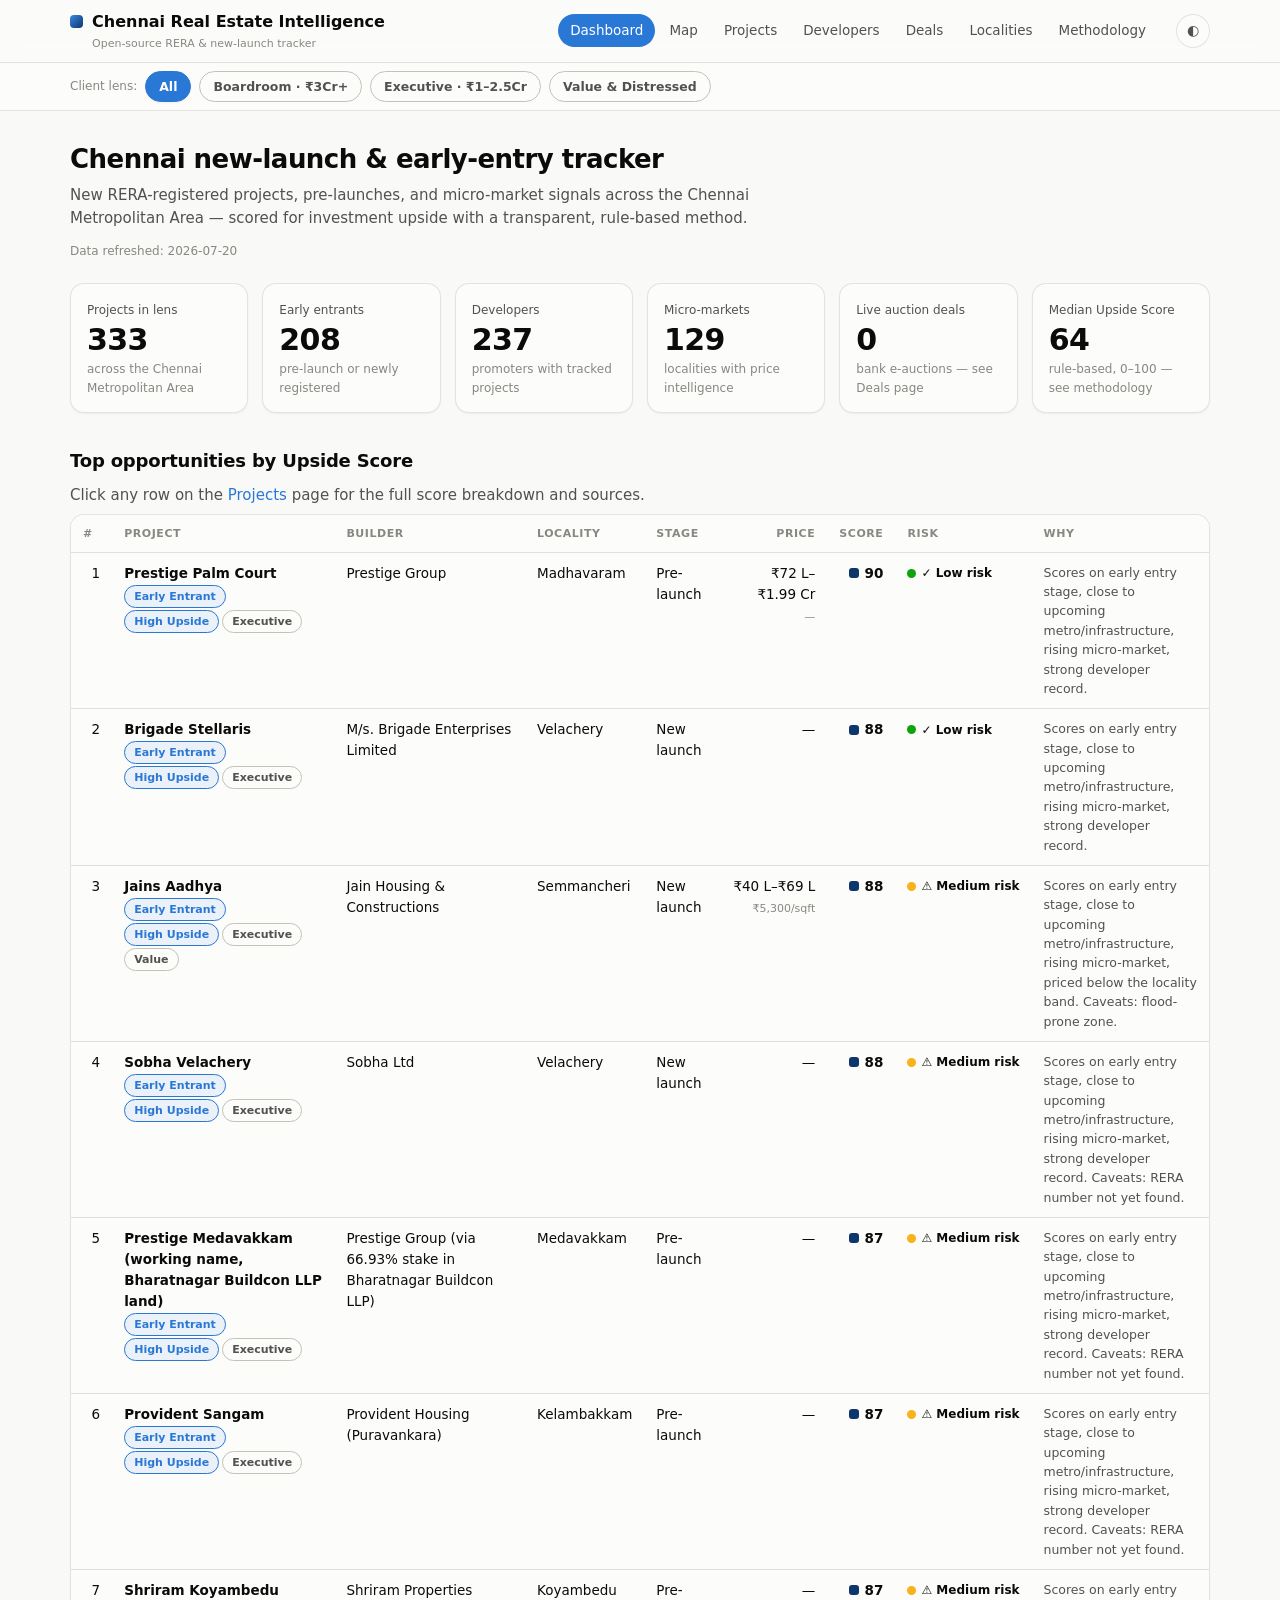
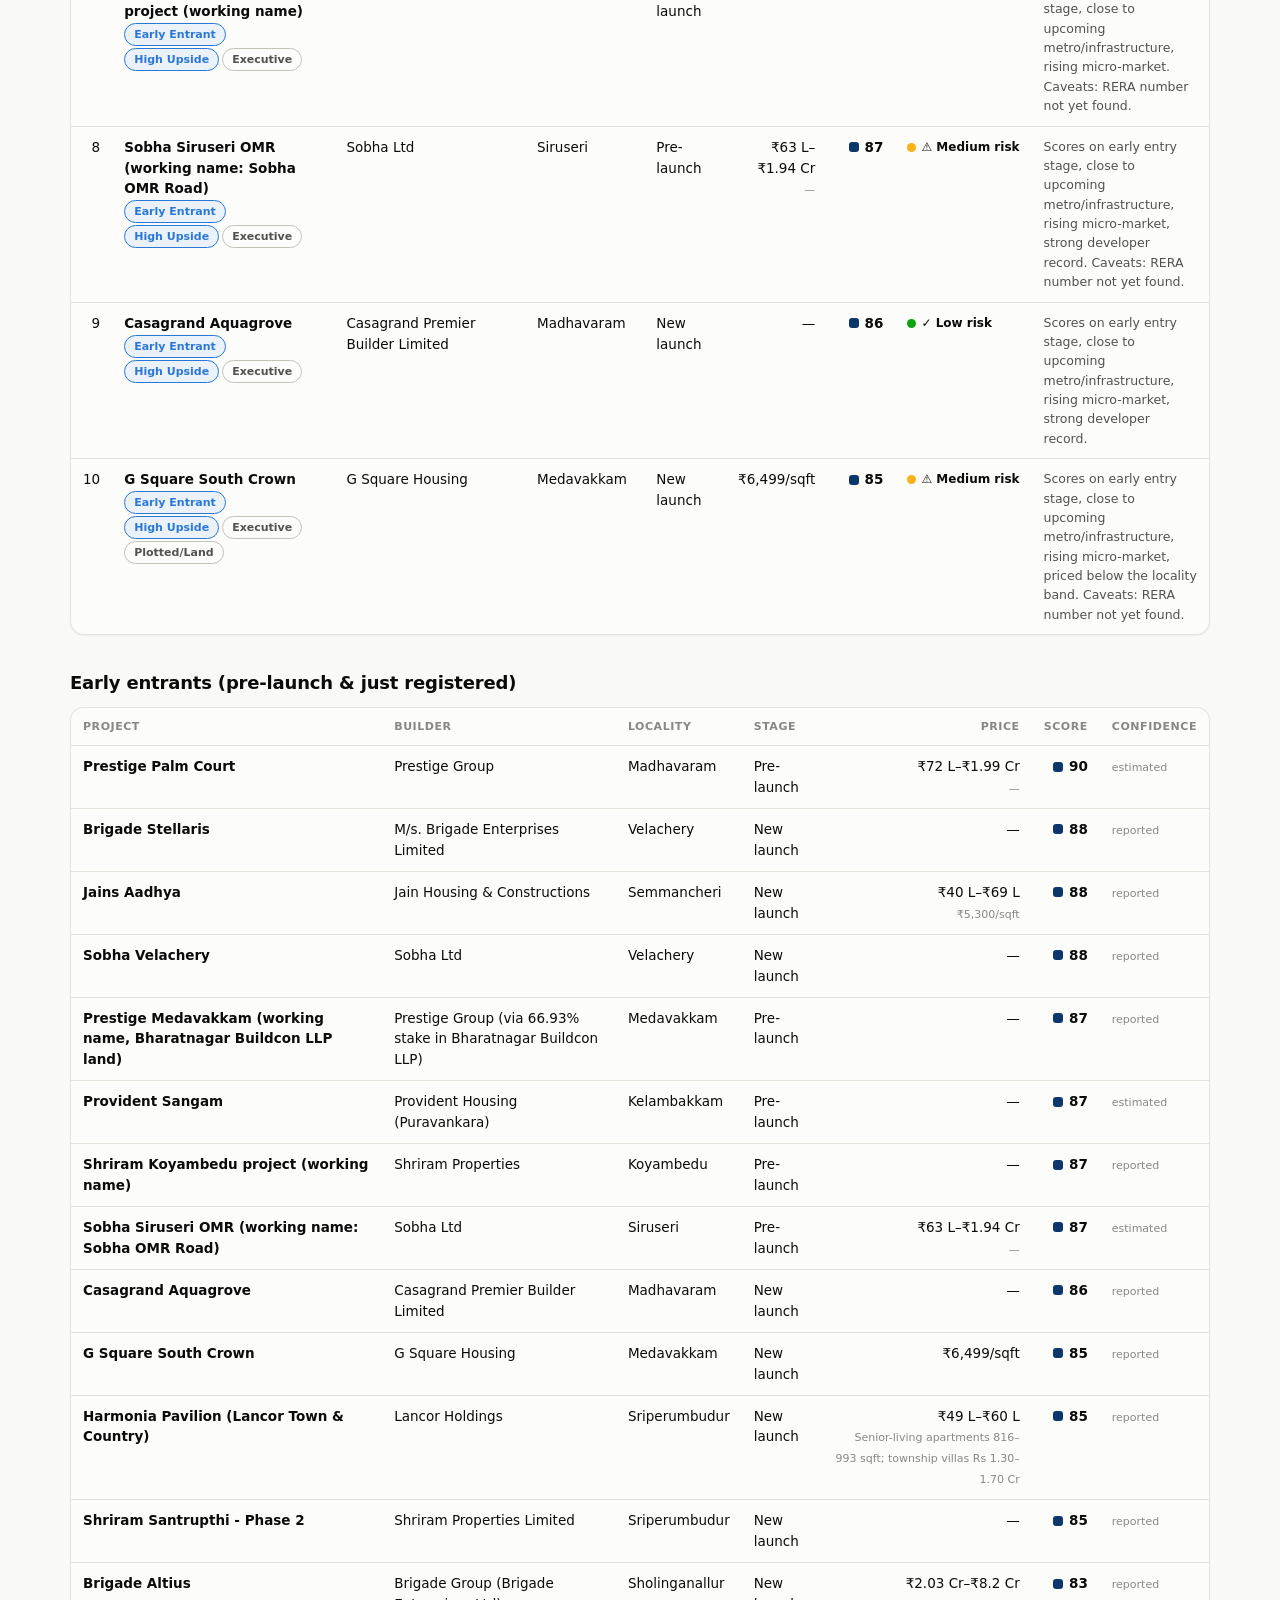
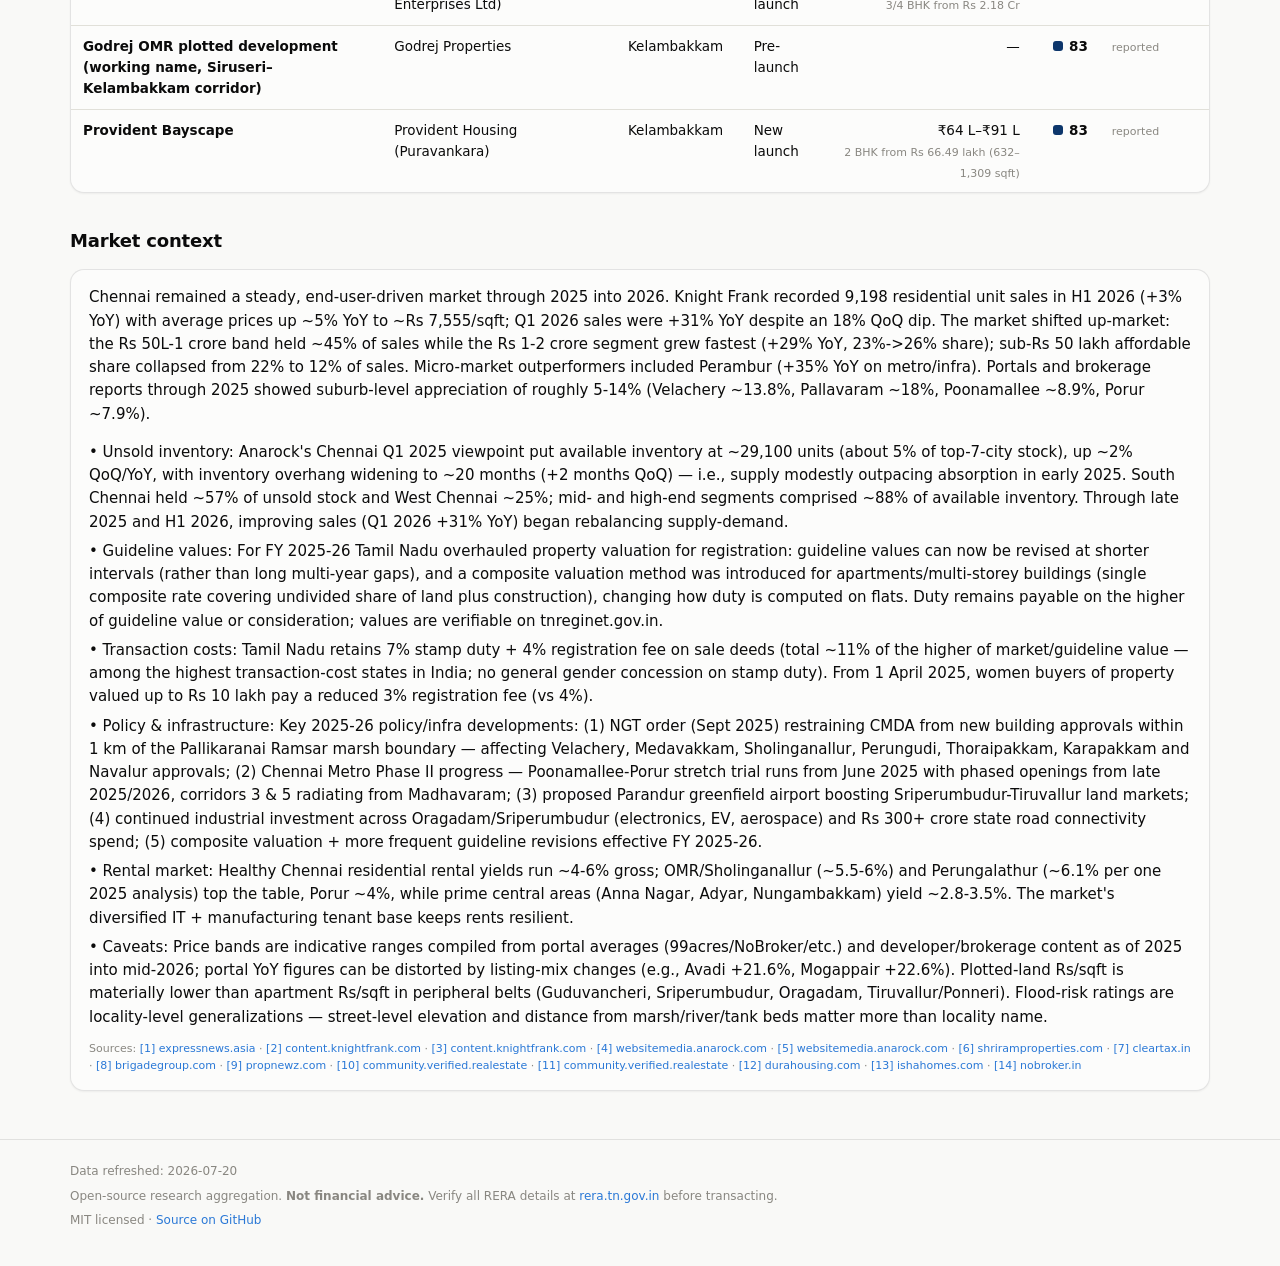
==== commit 208c5134: "Add TNRERA registry scraper, developer intelligence, and 5.8x project coverage Comprehensiveness: - " ====
--- a/docs/index.html
+++ b/docs/index.html
@@ -15,6 +15,7 @@
     <a href="index.html" class="active">Dashboard</a>
     <a href="map.html">Map</a>
     <a href="projects.html">Projects</a>
+    <a href="developers.html">Developers</a>
     <a href="deals.html">Deals</a>
     <a href="localities.html">Localities</a>
     <a href="methodology.html">Methodology</a>
@@ -70,6 +71,7 @@
 
 function render() {
   const { projects, localities, distressed, meta } = DATA;
+  const devCount = new Set(projects.filter(p => p.developer).map(p => p.developer)).size;
   const active = projects.filter(p => p.status !== 'withdrawn' && CRI.matchesPersona(p));
   const early = active.filter(p => (p.tags || []).includes('Early Entrant'));
   const scored = active.filter(p => p.upside_score != null);
@@ -81,6 +83,7 @@
   document.getElementById('tiles').innerHTML = [
     ['Projects in lens', active.length, CRI.persona() === 'all' ? 'across the Chennai Metropolitan Area' : 'matching the selected client lens', 'projects.html'],
     ['Early entrants', early.length, 'pre-launch or newly registered', 'projects.html'],
+    ['Developers', devCount, 'promoters with tracked projects', 'developers.html'],
     ['Micro-markets', localities.length, 'localities with price intelligence', 'localities.html'],
     ['Live auction deals', upcomingDeals, 'bank e-auctions — see Deals page', 'deals.html'],
     ['Median Upside Score', med == null ? '—' : med, 'rule-based, 0–100 — see methodology', 'methodology.html'],
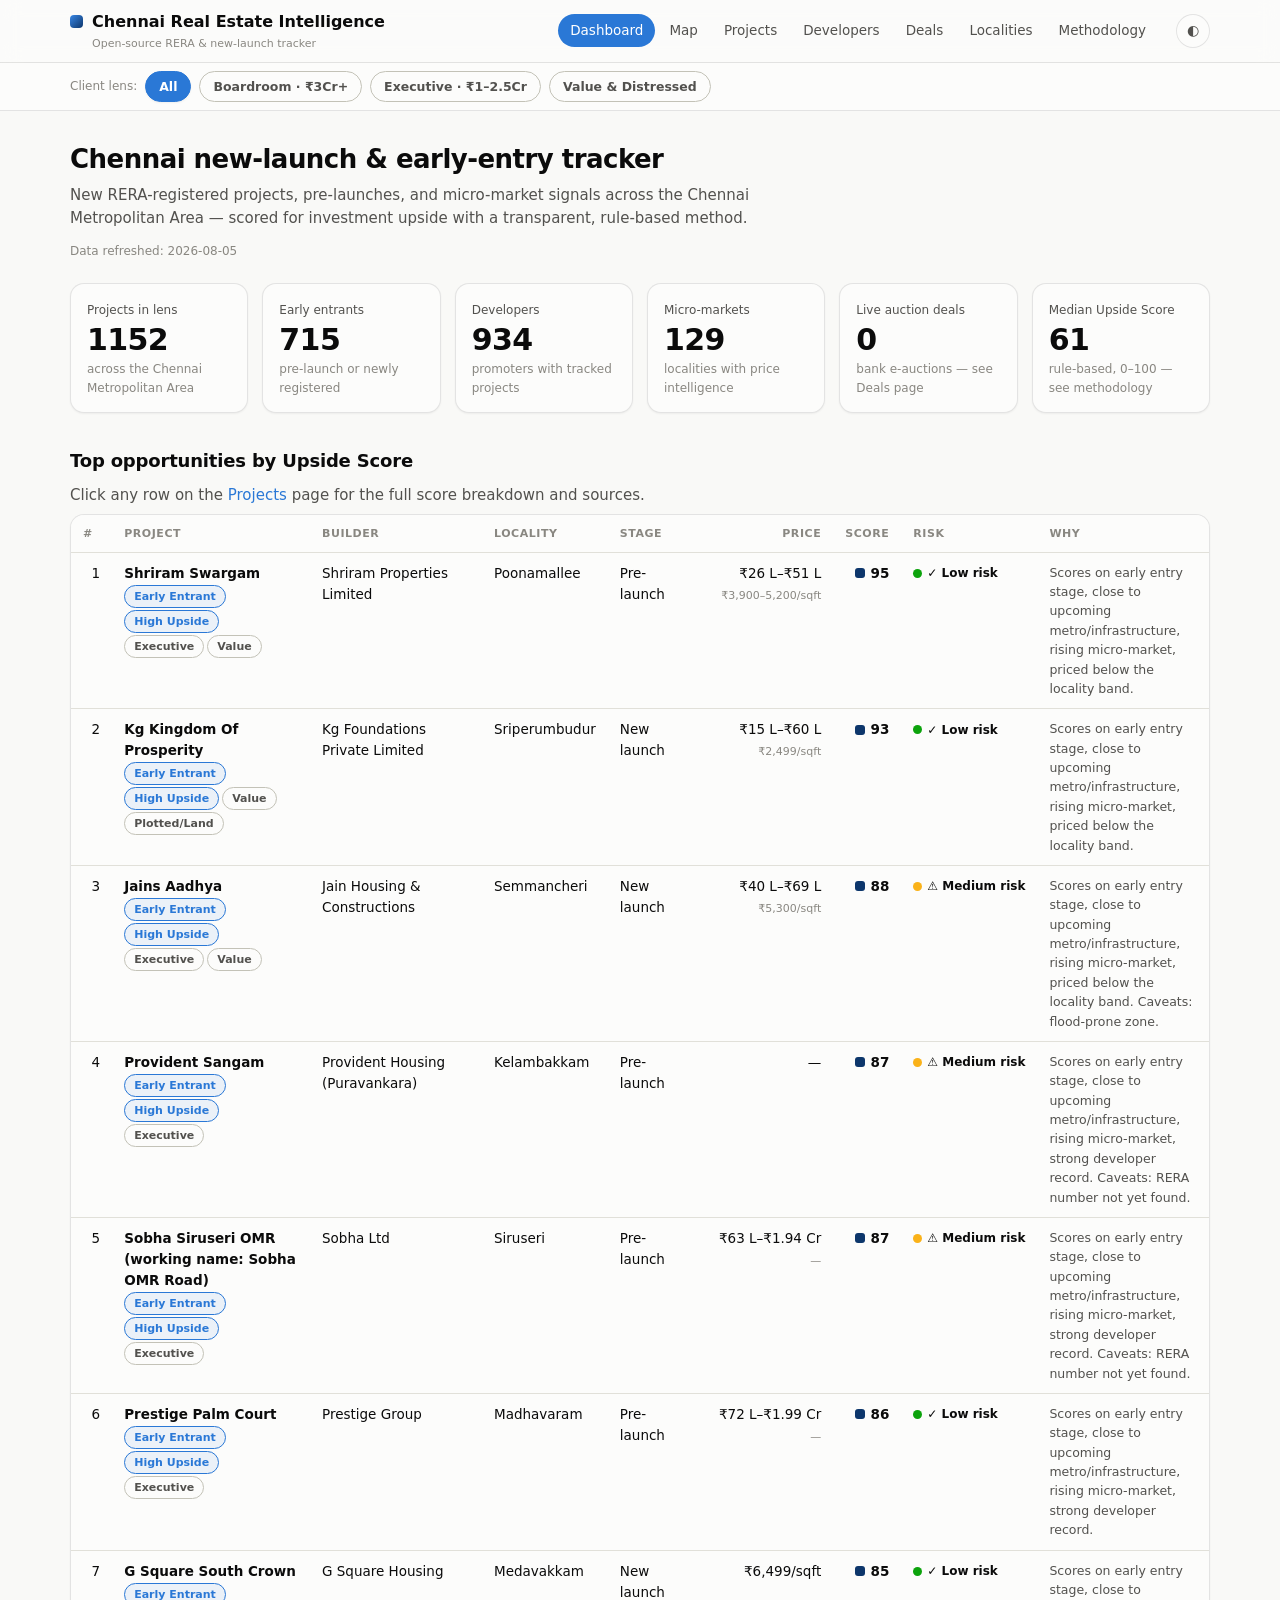
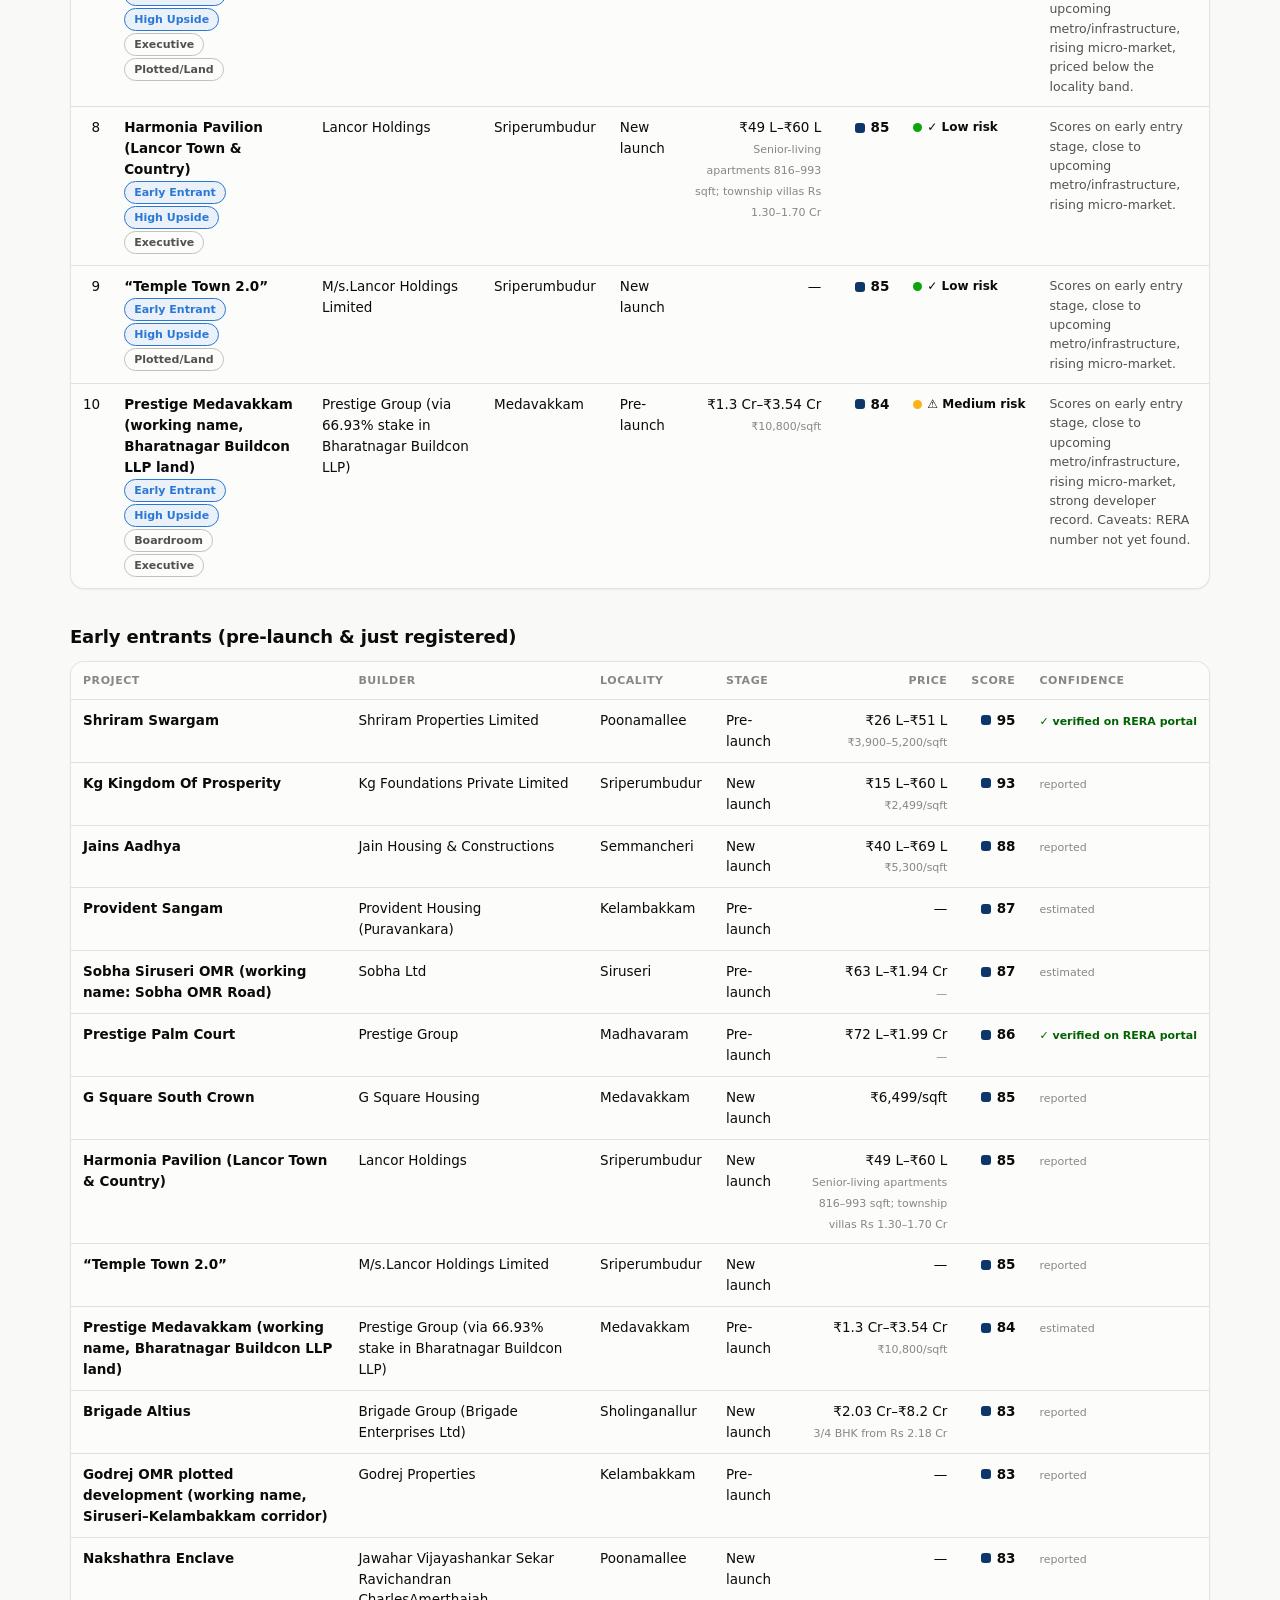
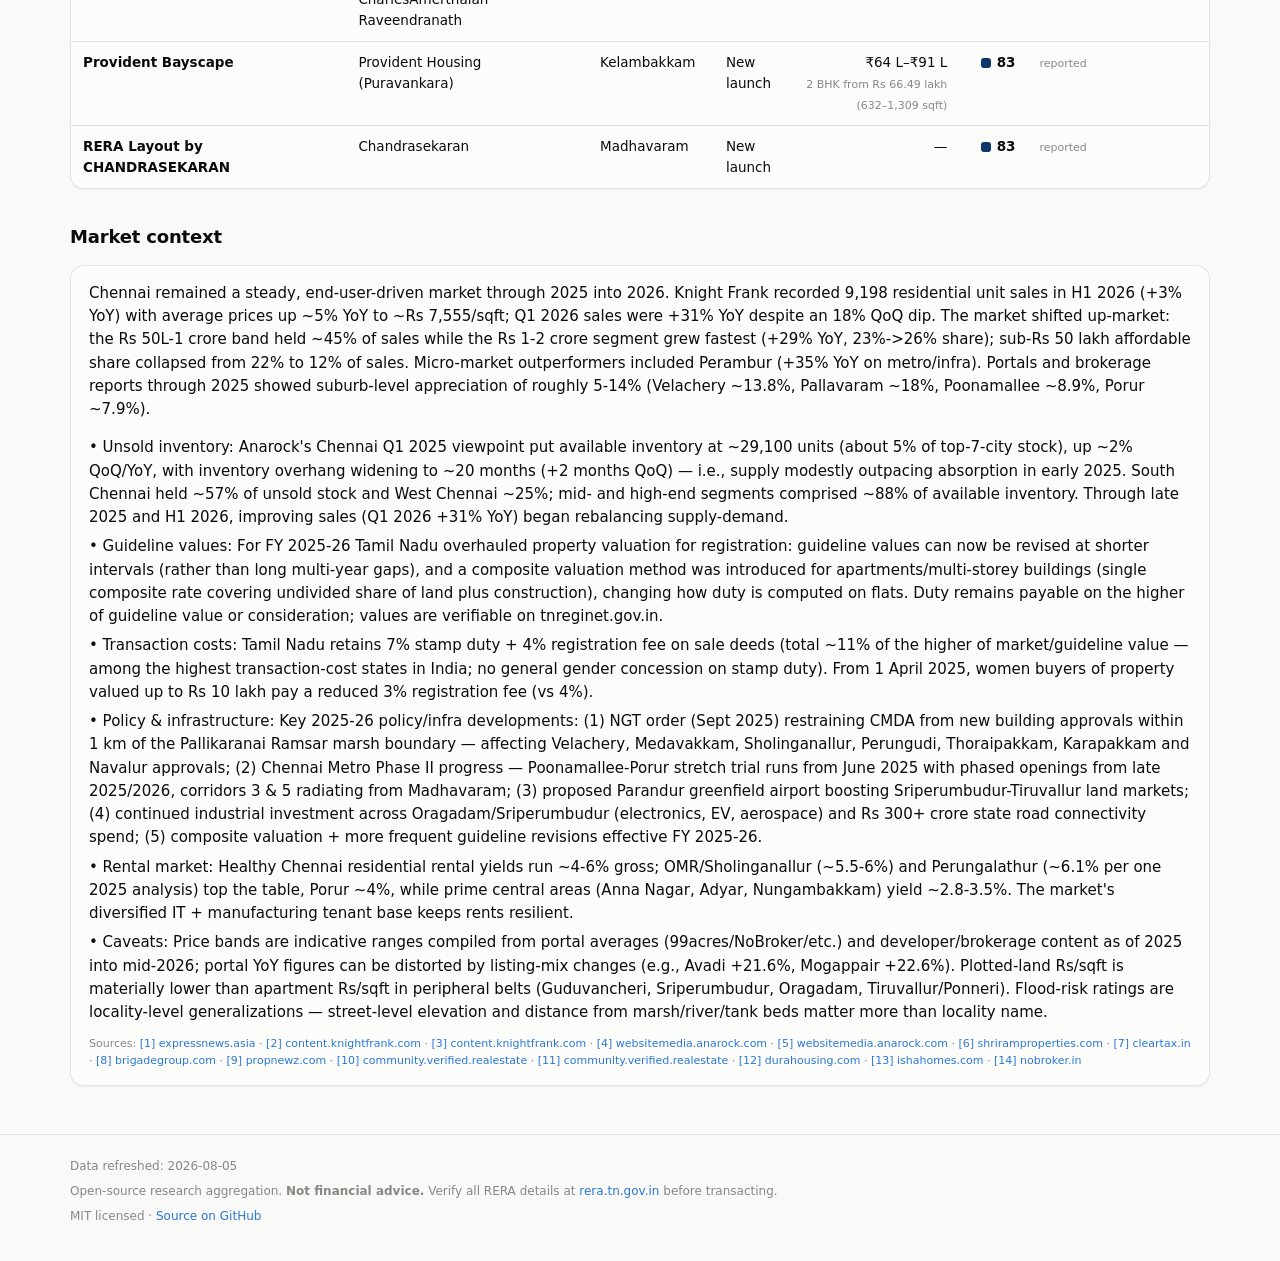
==== commit ac8f9234: "data refresh: 2026-08-05 — 35 projects enriched, 29 coordinates repaired Enrichment - Merge research" ====
--- a/docs/index.html
+++ b/docs/index.html
@@ -72,7 +72,7 @@
 function render() {
   const { projects, localities, distressed, meta } = DATA;
   const devCount = new Set(projects.filter(p => p.developer).map(p => p.developer)).size;
-  const active = projects.filter(p => p.status !== 'withdrawn' && CRI.matchesPersona(p));
+  const active = projects.filter(p => CRI.isLive(p) && CRI.matchesPersona(p));
   const early = active.filter(p => (p.tags || []).includes('Early Entrant'));
   const scored = active.filter(p => p.upside_score != null);
   const sortedScores = scored.map(p => p.upside_score).sort((a, b) => a - b);
--- a/docs/assets/style.css
+++ b/docs/assets/style.css
@@ -184,7 +184,12 @@
   background: var(--surface-1); color: var(--text-primary); border: 1px solid var(--baseline);
   border-radius: var(--radius-sm); padding: 8px 11px; font: inherit; font-size: 13px;
   transition: border-color var(--ease);
-}
+  /* A <select> sizes to its longest option; the developer list would otherwise
+     stretch the filter row well past the page width. */
+  max-width: 210px;
+}
+.filters input[type="search"] { min-width: 190px; }
+.filters select { text-overflow: ellipsis; }
 .filters select:hover, .filters input[type="search"]:hover { border-color: var(--accent); }
 .filters label { font-size: 12px; color: var(--text-secondary); }
 .filters .count { margin-left: auto; font-size: 12px; color: var(--text-muted); font-variant-numeric: tabular-nums; }
@@ -365,3 +370,18 @@
   nav.main { gap: 0; }
   nav.main a { padding: 6px 9px; font-size: 12.5px; }
 }
+
+/* "Show more" pagination for the large project table */
+.more-btn {
+  font: inherit; font-size: 13px; font-weight: 600; cursor: pointer;
+  padding: 9px 20px; border-radius: 999px; border: 1px solid var(--baseline);
+  background: var(--surface-1); color: var(--accent);
+  transition: border-color var(--ease), background var(--ease);
+}
+.more-btn:hover { border-color: var(--accent); background: var(--accent-soft); }
+
+/* Official-portal verification badge — a stronger signal than 'reported' */
+.verified-badge {
+  font-size: 11px; font-weight: 700; color: var(--success-text);
+  white-space: nowrap;
+}
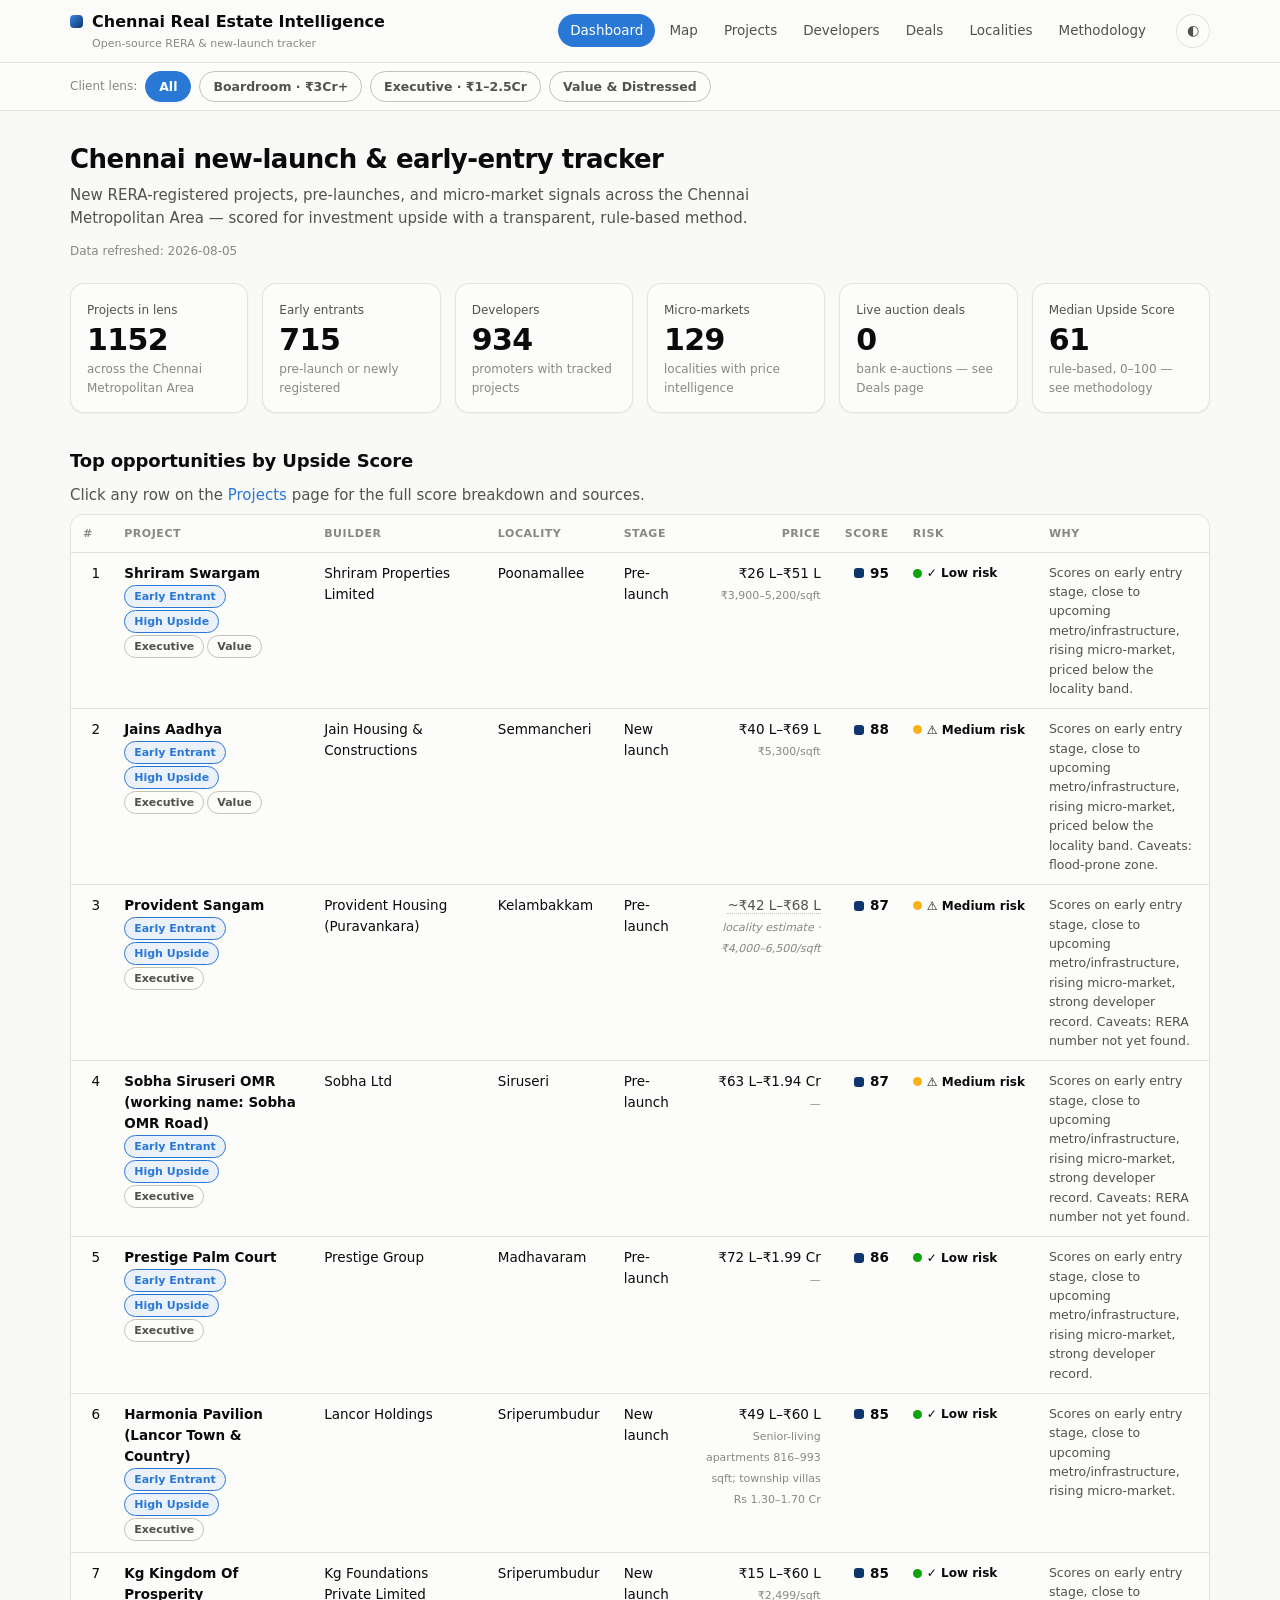
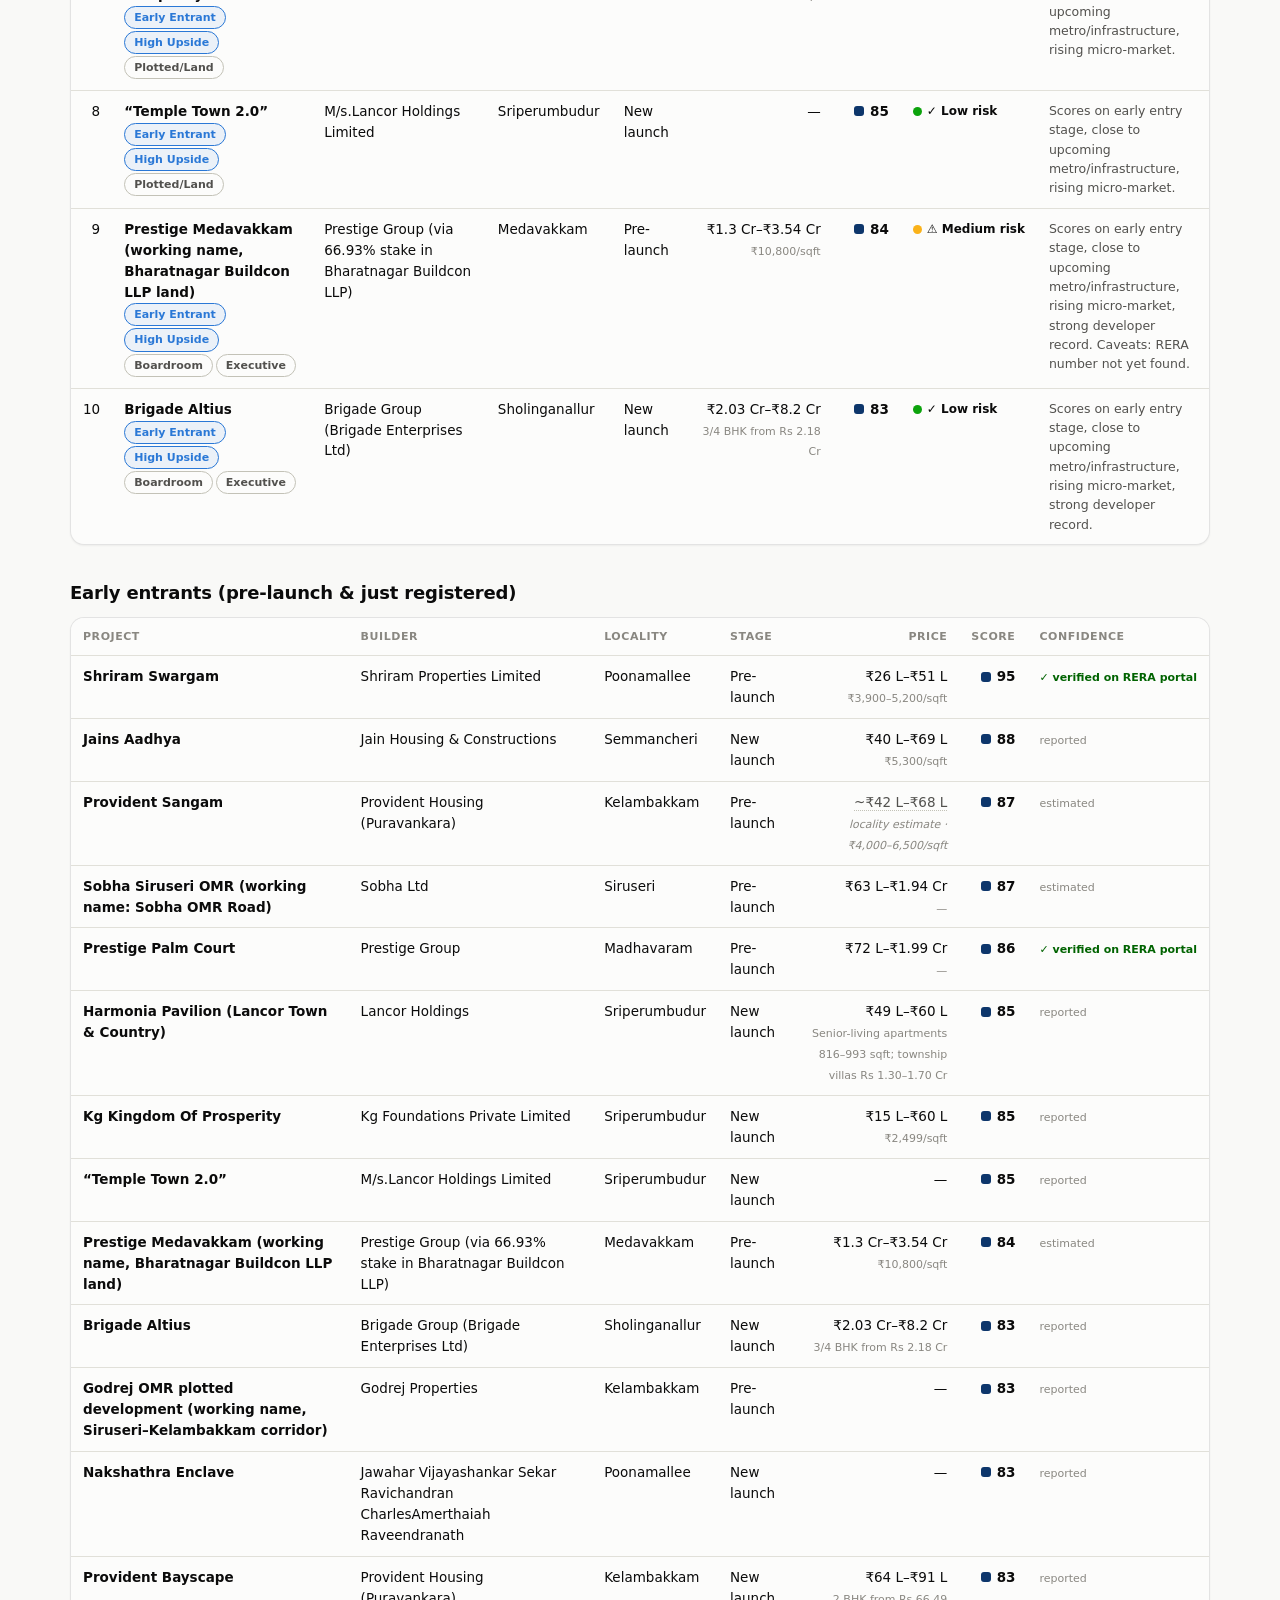
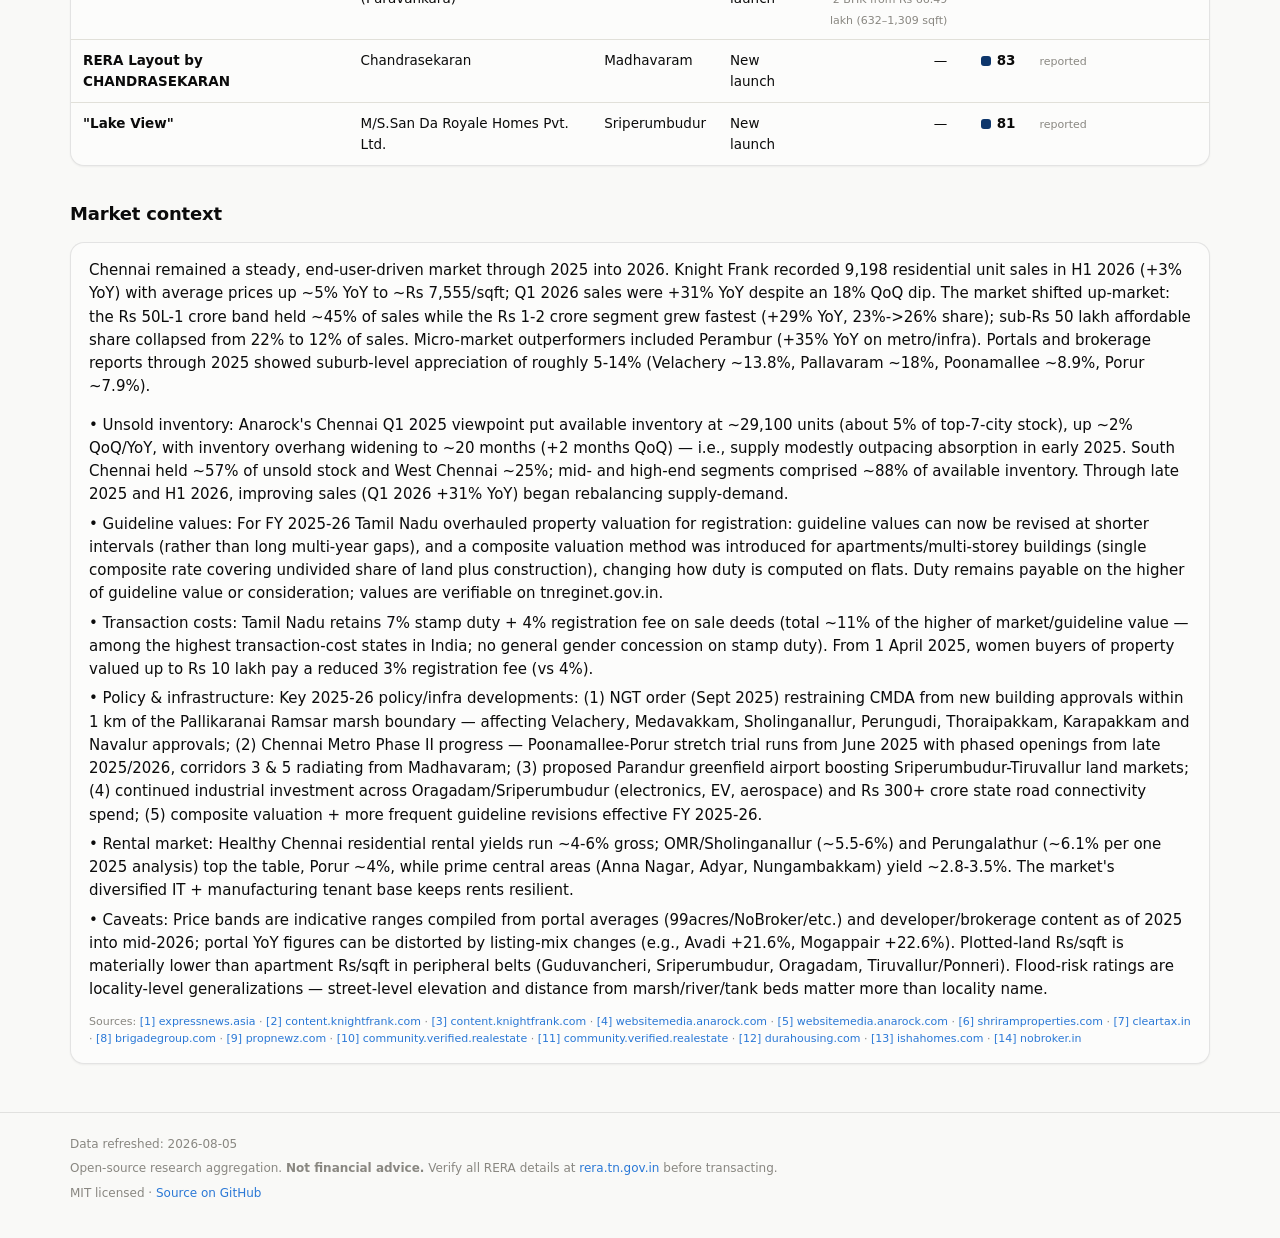
==== commit 48130683: "Separate land rates from built-up rates; add locality-benchmark estimates Scoring fix - pricing_rati" ====
--- a/docs/index.html
+++ b/docs/index.html
@@ -64,11 +64,6 @@
 CRI.initTheme();
 let DATA = null;
 
-function priceCell(p) {
-  const t = CRI.ticketHTML(p);
-  return t ? t + '<br><span class="conf">' + CRI.priceHTML(p) + '</span>' : CRI.priceHTML(p);
-}
-
 function render() {
   const { projects, localities, distressed, meta } = DATA;
   const devCount = new Set(projects.filter(p => p.developer).map(p => p.developer)).size;
@@ -94,7 +89,7 @@
     `<tr><td class="num">${i + 1}</td>
      <td><strong>${p.name}</strong><br>${CRI.tagsHTML(p.tags)}</td>
      <td>${p.promoter || '—'}</td><td>${p.locality}</td><td>${CRI.stageLabel(p.stage)}</td>
-     <td class="num">${priceCell(p)}</td>
+     <td class="num">${CRI.priceCell(p)}</td>
      <td class="num">${CRI.scoreHTML(p.upside_score)}</td>
      <td>${CRI.riskHTML(p.risk)}</td>
      <td style="max-width:260px;font-size:12.5px;color:var(--text-secondary)">${p.score_rationale || ''}</td></tr>`
@@ -103,7 +98,7 @@
   const earlySorted = [...early].sort((a, b) => (b.upside_score || 0) - (a.upside_score || 0)).slice(0, 15);
   document.querySelector('#earlyTable tbody').innerHTML = earlySorted.map(p =>
     `<tr><td><strong>${p.name}</strong></td><td>${p.promoter || '—'}</td><td>${p.locality}</td>
-     <td>${CRI.stageLabel(p.stage)}</td><td class="num">${priceCell(p)}</td>
+     <td>${CRI.stageLabel(p.stage)}</td><td class="num">${CRI.priceCell(p)}</td>
      <td class="num">${CRI.scoreHTML(p.upside_score)}</td><td>${CRI.confHTML(p.data_confidence)}</td></tr>`
   ).join('') || '<tr><td colspan="7" class="conf">No early entrants in this lens.</td></tr>';
 
--- a/docs/assets/style.css
+++ b/docs/assets/style.css
@@ -236,6 +236,15 @@
 
 .conf { font-size: 11px; color: var(--text-muted); }
 
+/* A locality-benchmark estimate, never a price anyone published for this project.
+   Held visually below a researched price: lighter weight, dotted underline, always
+   prefixed "~" so it can never be mistaken for a quote. */
+.est {
+  font-weight: 500; color: var(--text-secondary);
+  border-bottom: 1px dotted var(--baseline); cursor: help;
+}
+.est-label { font-style: italic; }
+
 /* ---------- Tier badges ---------- */
 .tier { display: inline-block; font-size: 10.5px; font-weight: 700; letter-spacing: .04em;
   padding: 2px 8px; border-radius: 999px; text-transform: uppercase; vertical-align: 2px; }
